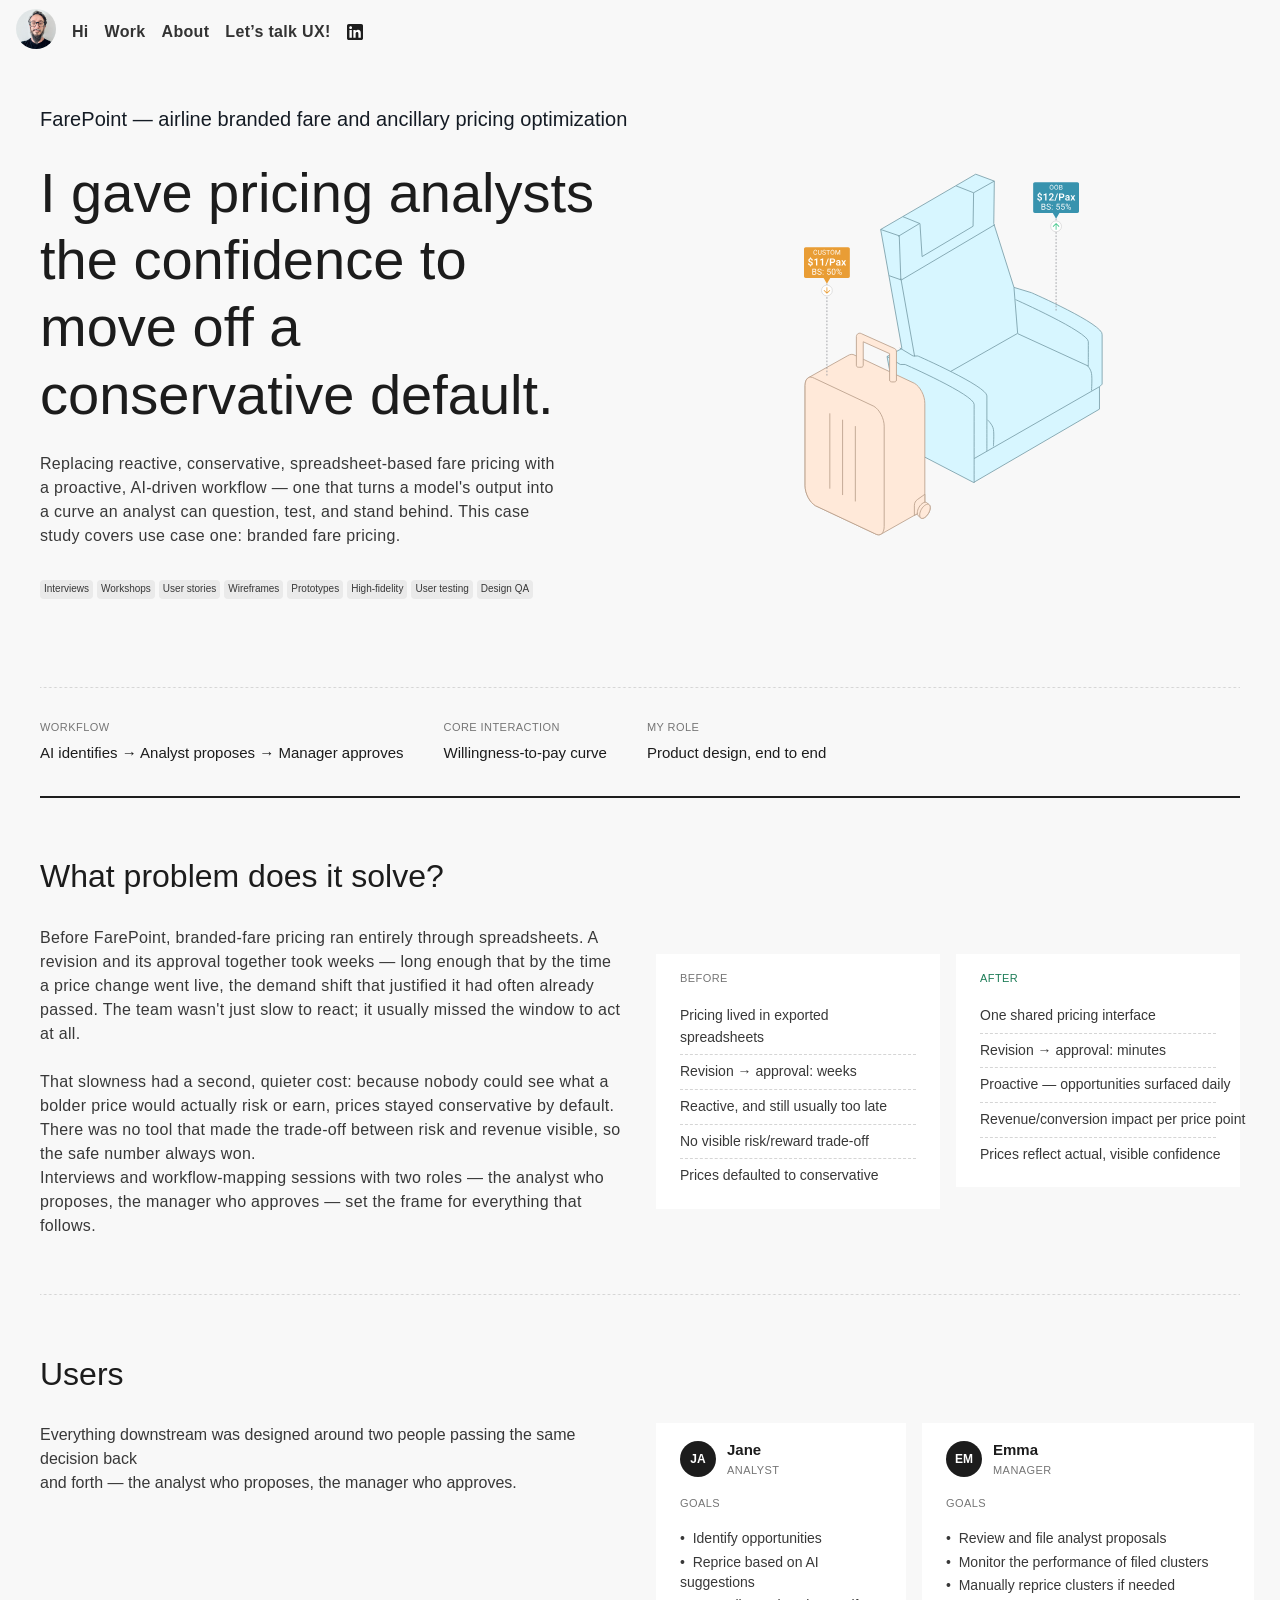
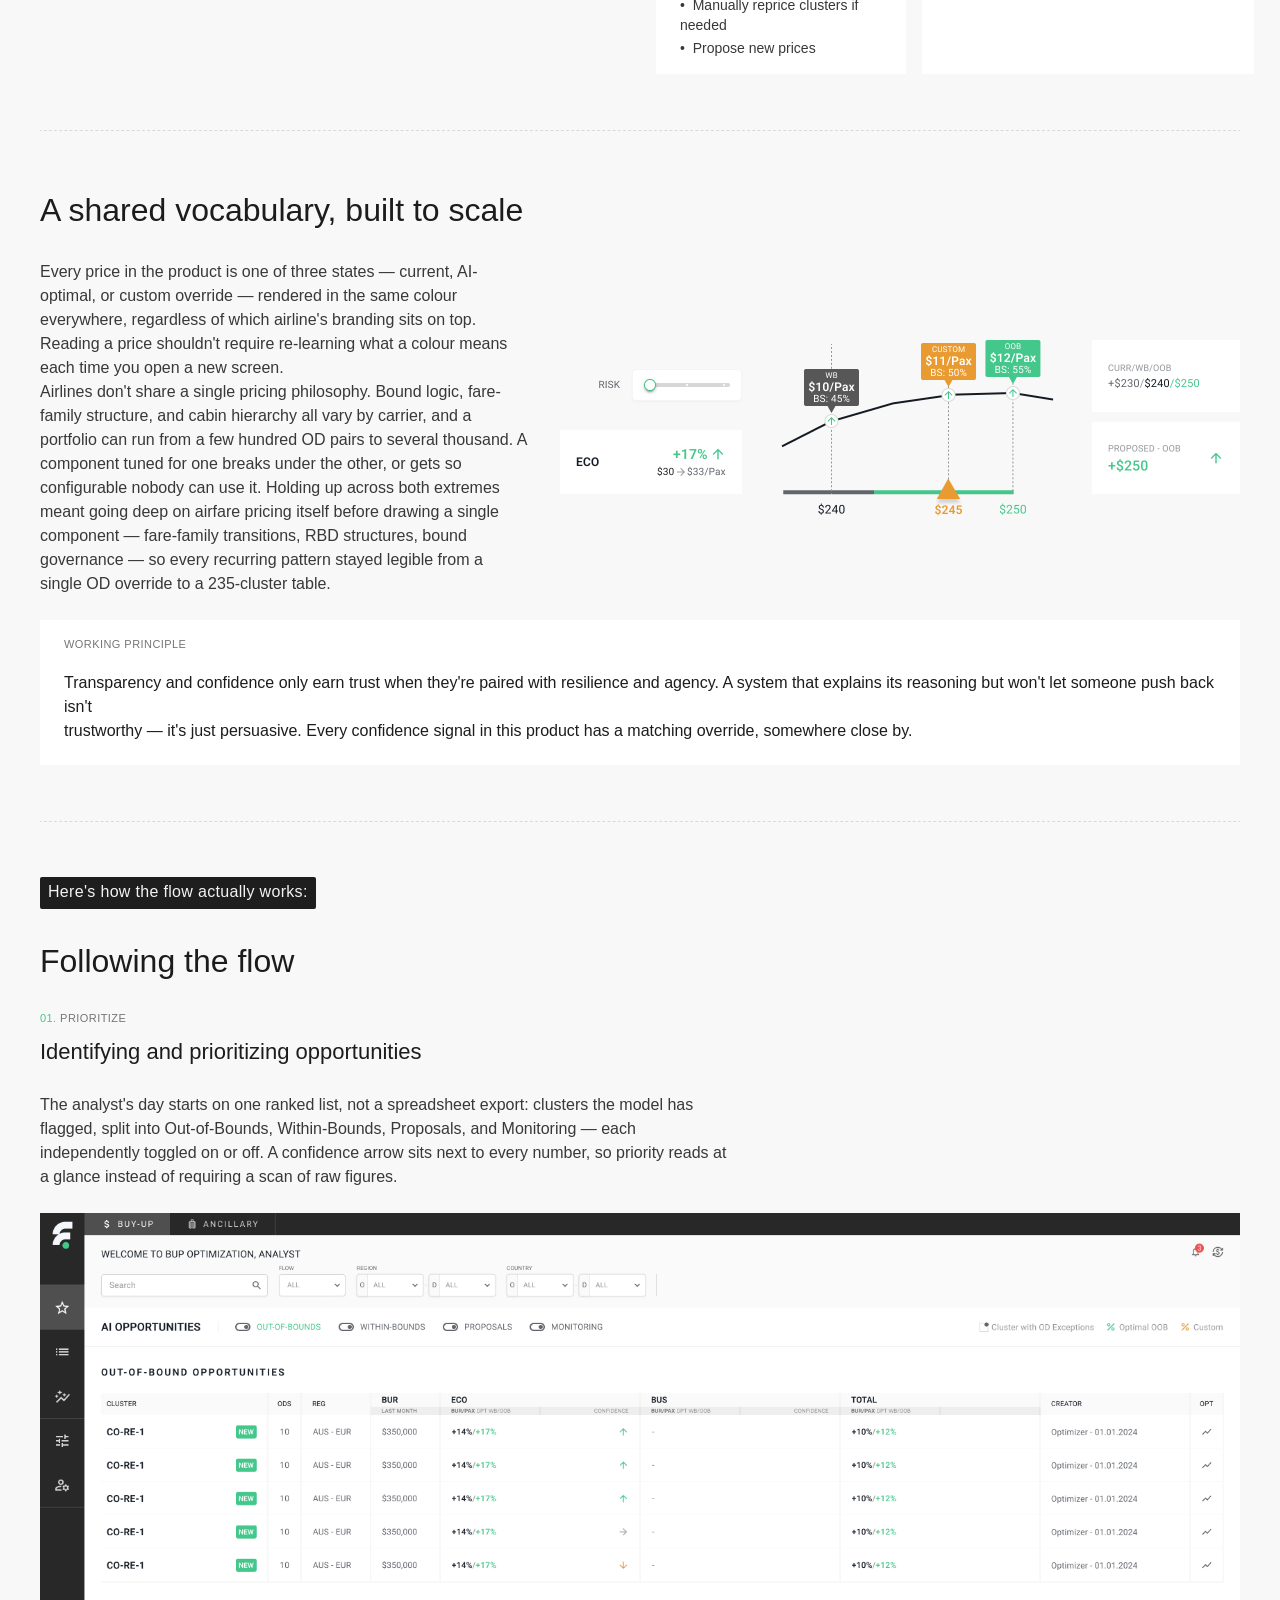
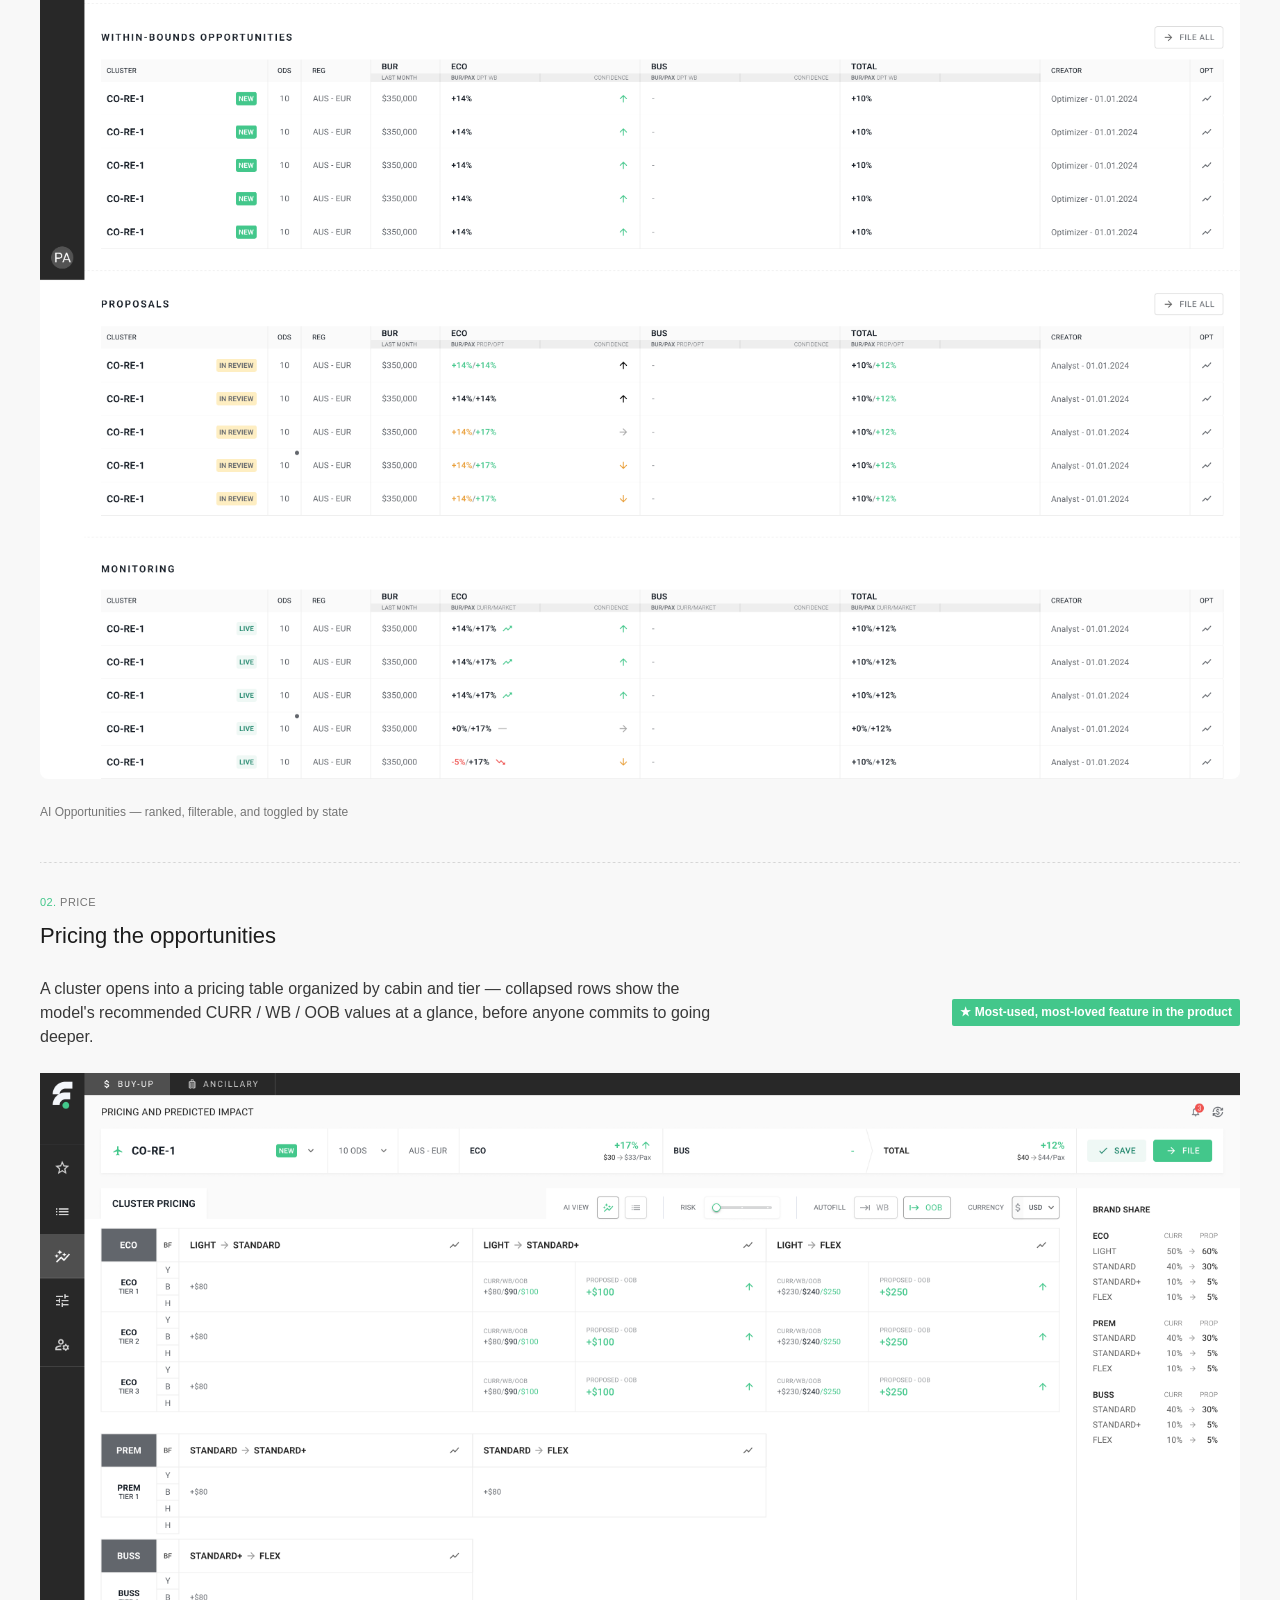
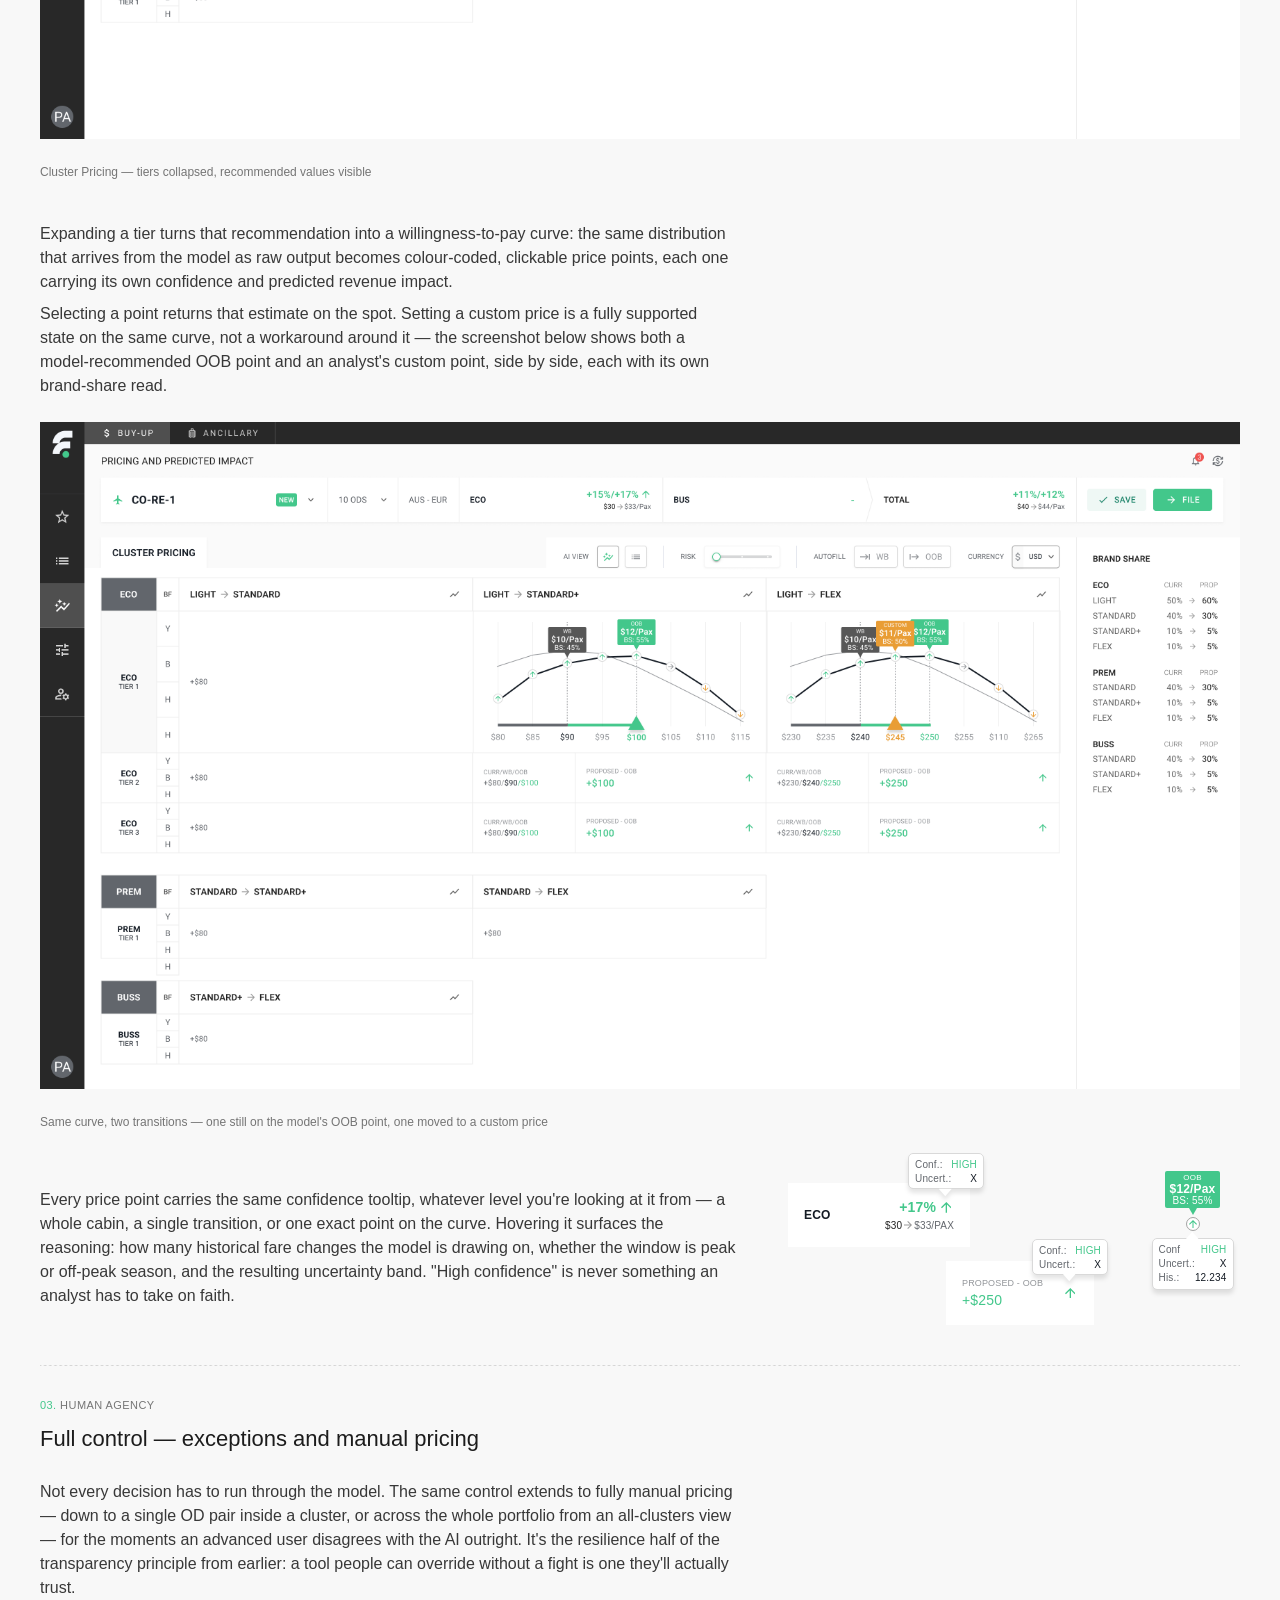
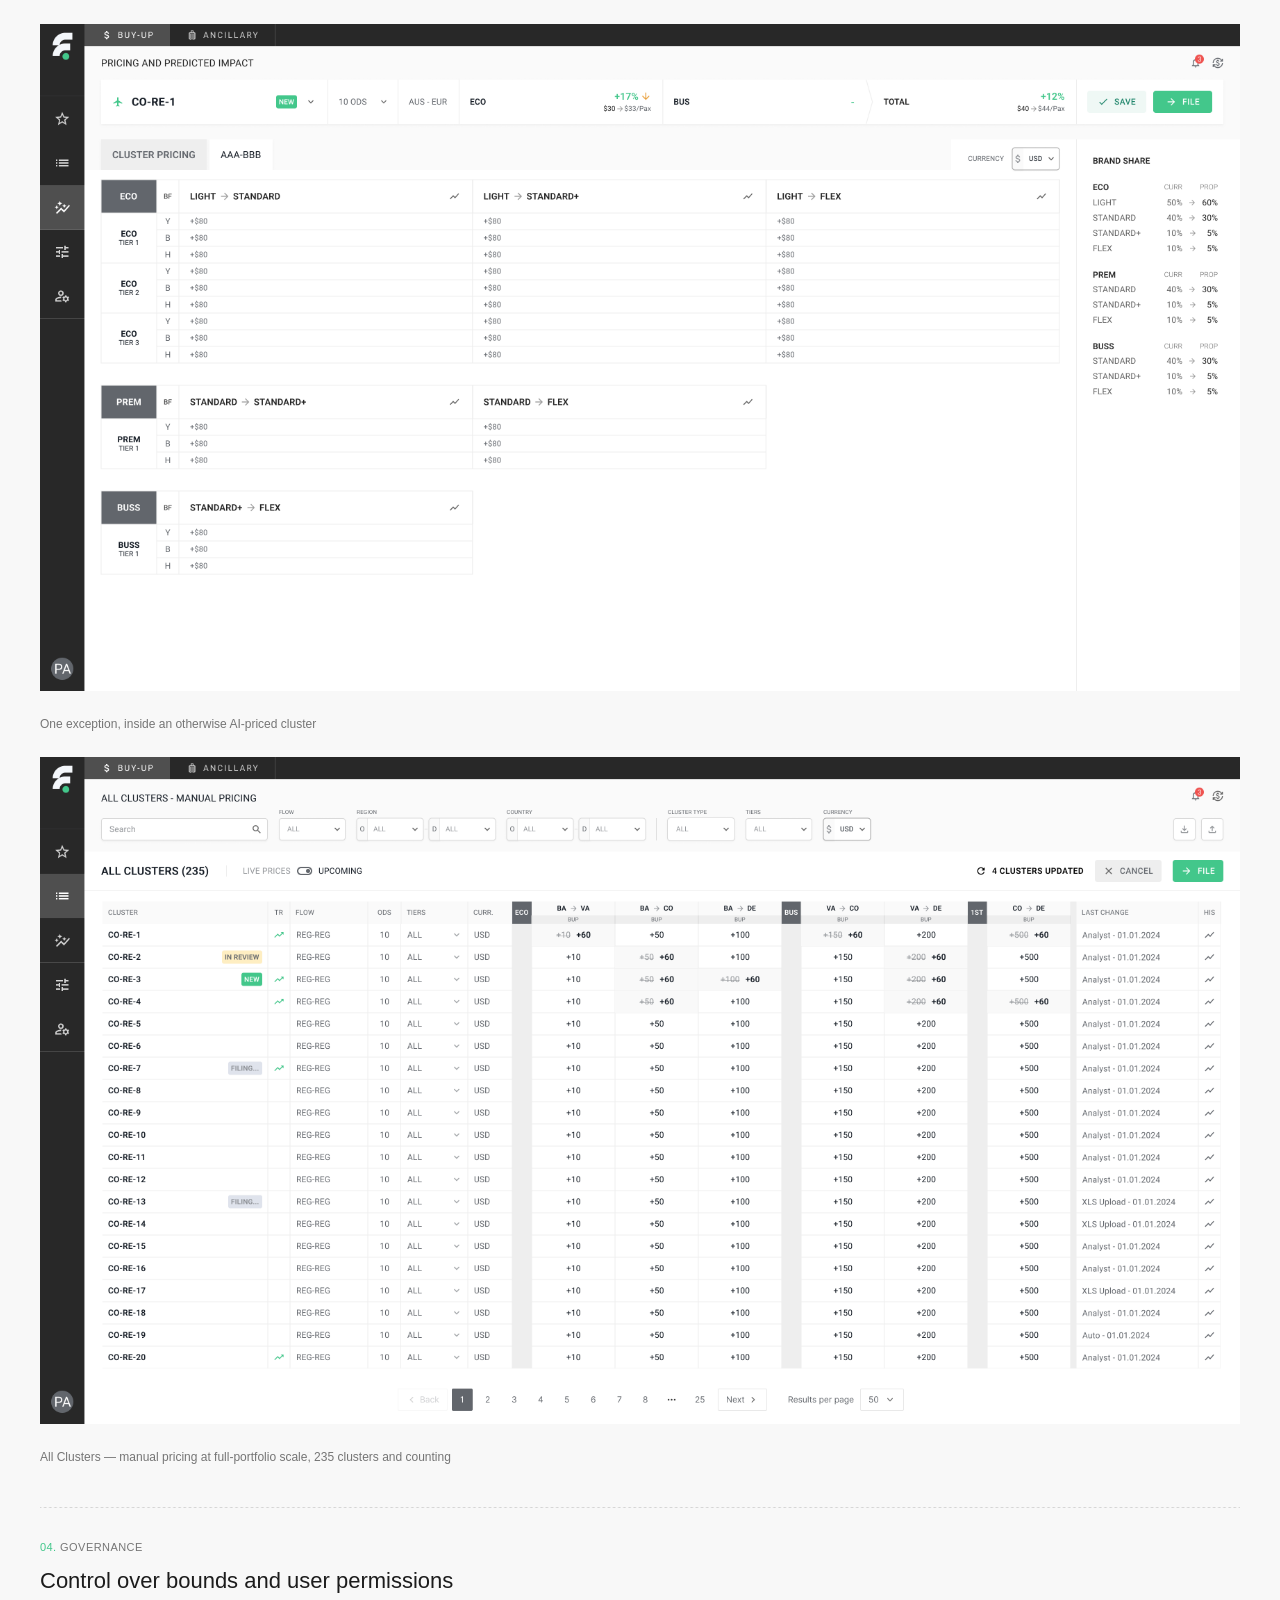
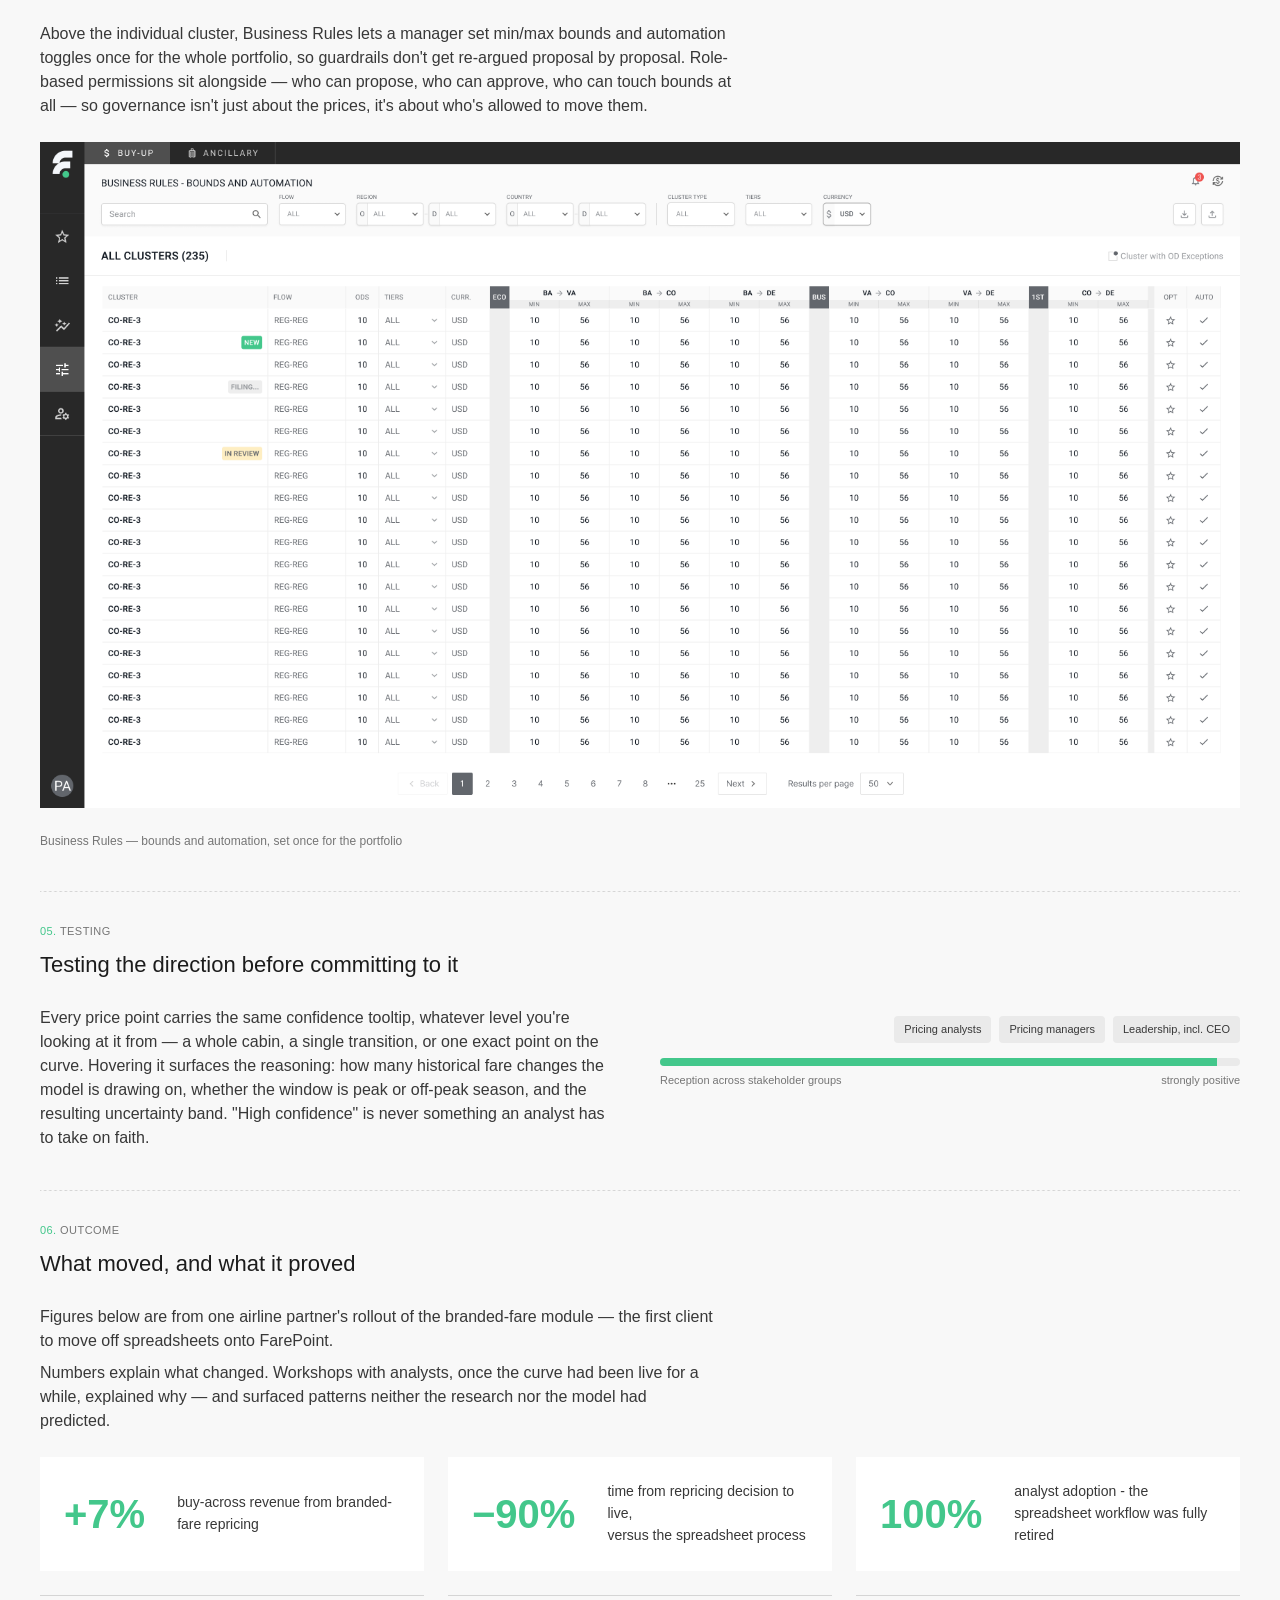
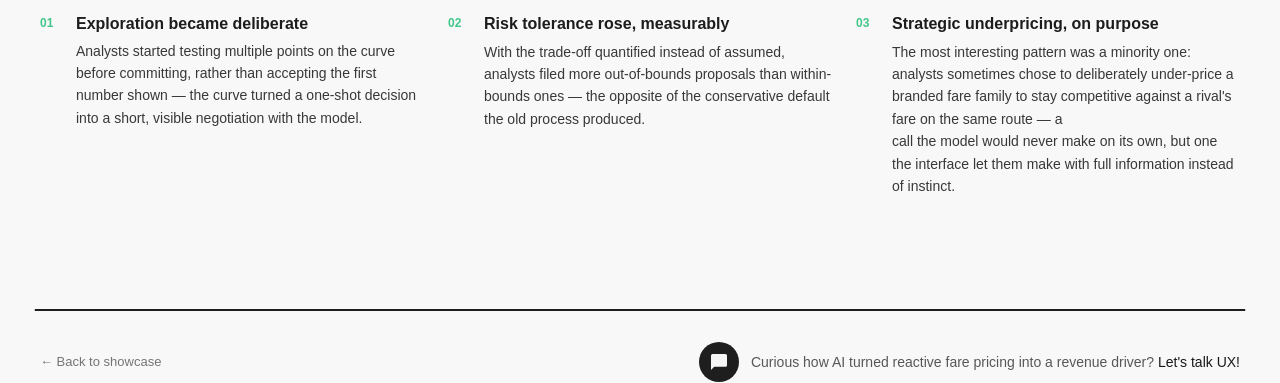
==== farepoint-case-study.html @ 4d4939dd "Add files via upload" ====
<!doctype html>
<html lang="en">
  <head>
    <meta charset="UTF-8" />
    <meta name="viewport" content="width=device-width, initial-scale=1.0" />
    <title>FarePoint — Airline Fare &amp; Ancillary Pricing Optimization</title>
    <link rel="stylesheet" href="style.css" />
  </head>
  <body data-page="farepoint">
    <div id="root"></div>
    <script type="module" src="app.js"></script>
  </body>
</html>
---- style.css ----
/*! tailwindcss v4.2.2 | MIT License | https://tailwindcss.com */
@layer properties{@supports (((-webkit-hyphens:none)) and (not (margin-trim:inline))) or ((-moz-orient:inline) and (not (color:rgb(from red r g b)))){*,:before,:after,::backdrop{--tw-translate-x:0;--tw-translate-y:0;--tw-translate-z:0;--tw-scale-x:1;--tw-scale-y:1;--tw-scale-z:1;--tw-rotate-x:initial;--tw-rotate-y:initial;--tw-rotate-z:initial;--tw-skew-x:initial;--tw-skew-y:initial;--tw-border-style:solid;--tw-gradient-position:initial;--tw-gradient-from:#0000;--tw-gradient-via:#0000;--tw-gradient-to:#0000;--tw-gradient-stops:initial;--tw-gradient-via-stops:initial;--tw-gradient-from-position:0%;--tw-gradient-via-position:50%;--tw-gradient-to-position:100%;--tw-leading:initial;--tw-font-weight:initial;--tw-tracking:initial;--tw-blur:initial;--tw-brightness:initial;--tw-contrast:initial;--tw-grayscale:initial;--tw-hue-rotate:initial;--tw-invert:initial;--tw-opacity:initial;--tw-saturate:initial;--tw-sepia:initial;--tw-drop-shadow:initial;--tw-drop-shadow-color:initial;--tw-drop-shadow-alpha:100%;--tw-drop-shadow-size:initial}}}@layer theme{:root,:host{--font-sans:ui-sans-serif, system-ui, sans-serif, "Apple Color Emoji", "Segoe UI Emoji", "Segoe UI Symbol", "Noto Color Emoji";--font-mono:ui-monospace, SFMono-Regular, Menlo, Monaco, Consolas, "Liberation Mono", "Courier New", monospace;--color-white:#fff;--spacing:.25rem;--font-weight-light:300;--font-weight-normal:400;--font-weight-medium:500;--font-weight-semibold:600;--default-font-family:var(--font-sans);--default-mono-font-family:var(--font-mono)}}@layer base{*,:after,:before,::backdrop{box-sizing:border-box;border:0 solid;margin:0;padding:0}::file-selector-button{box-sizing:border-box;border:0 solid;margin:0;padding:0}html,:host{-webkit-text-size-adjust:100%;tab-size:4;line-height:1.5;font-family:var(--default-font-family,ui-sans-serif, system-ui, sans-serif, "Apple Color Emoji", "Segoe UI Emoji", "Segoe UI Symbol", "Noto Color Emoji");font-feature-settings:var(--default-font-feature-settings,normal);font-variation-settings:var(--default-font-variation-settings,normal);-webkit-tap-highlight-color:transparent}hr{height:0;color:inherit;border-top-width:1px}abbr:where([title]){-webkit-text-decoration:underline dotted;text-decoration:underline dotted}h1,h2,h3,h4,h5,h6{font-size:inherit;font-weight:inherit}a{color:inherit;-webkit-text-decoration:inherit;-webkit-text-decoration:inherit;-webkit-text-decoration:inherit;-webkit-text-decoration:inherit;text-decoration:inherit}b,strong{font-weight:bolder}code,kbd,samp,pre{font-family:var(--default-mono-font-family,ui-monospace, SFMono-Regular, Menlo, Monaco, Consolas, "Liberation Mono", "Courier New", monospace);font-feature-settings:var(--default-mono-font-feature-settings,normal);font-variation-settings:var(--default-mono-font-variation-settings,normal);font-size:1em}small{font-size:80%}sub,sup{vertical-align:baseline;font-size:75%;line-height:0;position:relative}sub{bottom:-.25em}sup{top:-.5em}table{text-indent:0;border-color:inherit;border-collapse:collapse}:-moz-focusring{outline:auto}progress{vertical-align:baseline}summary{display:list-item}ol,ul,menu{list-style:none}img,svg,video,canvas,audio,iframe,embed,object{vertical-align:middle;display:block}img,video{max-width:100%;height:auto}button,input,select,optgroup,textarea{font:inherit;font-feature-settings:inherit;font-variation-settings:inherit;letter-spacing:inherit;color:inherit;opacity:1;background-color:#0000;border-radius:0}::file-selector-button{font:inherit;font-feature-settings:inherit;font-variation-settings:inherit;letter-spacing:inherit;color:inherit;opacity:1;background-color:#0000;border-radius:0}:where(select:is([multiple],[size])) optgroup{font-weight:bolder}:where(select:is([multiple],[size])) optgroup option{padding-inline-start:20px}::file-selector-button{margin-inline-end:4px}::placeholder{opacity:1}@supports (not ((-webkit-appearance:-apple-pay-button))) or (contain-intrinsic-size:1px){::placeholder{color:currentColor}@supports (color:color-mix(in lab, red, red)){::placeholder{color:color-mix(in oklab, currentcolor 50%, transparent)}}}textarea{resize:vertical}::-webkit-search-decoration{-webkit-appearance:none}::-webkit-date-and-time-value{min-height:1lh;text-align:inherit}::-webkit-datetime-edit{display:inline-flex}::-webkit-datetime-edit-fields-wrapper{padding:0}::-webkit-datetime-edit{padding-block:0}::-webkit-datetime-edit-year-field{padding-block:0}::-webkit-datetime-edit-month-field{padding-block:0}::-webkit-datetime-edit-day-field{padding-block:0}::-webkit-datetime-edit-hour-field{padding-block:0}::-webkit-datetime-edit-minute-field{padding-block:0}::-webkit-datetime-edit-second-field{padding-block:0}::-webkit-datetime-edit-millisecond-field{padding-block:0}::-webkit-datetime-edit-meridiem-field{padding-block:0}::-webkit-calendar-picker-indicator{line-height:1}:-moz-ui-invalid{box-shadow:none}button,input:where([type=button],[type=reset],[type=submit]){appearance:button}::file-selector-button{appearance:button}::-webkit-inner-spin-button{height:auto}::-webkit-outer-spin-button{height:auto}[hidden]:where(:not([hidden=until-found])){display:none!important}}@layer components;@layer utilities{.pointer-events-none{pointer-events:none}.visible{visibility:visible}.absolute{position:absolute}.fixed{position:fixed}.relative{position:relative}.sticky{position:sticky}.inset-0{inset:calc(var(--spacing) * 0)}.inset-\[-0\.54\%_-0\.14\%_-0\.97\%_-0\.24\%\]{inset:-.54% -.14% -.97% -.24%}.inset-\[-0\.81\%_-0\.18\%_-0\.64\%_0\]{inset:-.81% -.18% -.64% 0}.inset-\[-1\.35\%_13\.28\%_45\.95\%_13\.28\%\]{inset:-1.35% 13.28% 45.95%}.inset-\[-1\.88\%_0_-1\.67\%_-0\.17\%\]{inset:-1.88% 0 -1.67% -.17%}.inset-\[-1px\]{inset:-1px}.inset-\[-1px_0_0_0\]{inset:-1px 0 0}.inset-\[-2\.94\%_-1\.72\%_-4\.43\%_-1\.72\%\]{inset:-2.94% -1.72% -4.43%}.inset-\[-2px_0\]{inset:-2px 0}.inset-\[-2px_0_0_0\]{inset:-2px 0 0}.inset-\[-3\%_-3\.6\%_-3\%_0\]{inset:-3% -3.6% -3% 0}.inset-\[-8\.62\%_-6\.67\%_-7\.82\%_-9\.78\%\]{inset:-8.62% -6.67% -7.82% -9.78%}.inset-\[-33\.33\%_-41\.67\%_-50\%_-41\.67\%\]{inset:-33.33% -41.67% -50%}.inset-\[-34\.57\%_-4\.17\%_-22\.82\%_-2\.4\%\]{inset:-34.57% -4.17% -22.82% -2.4%}.inset-\[0_-0\.11\%\]{inset:0 -.11%}.inset-\[0_-17\.02\%_-39\.02\%_-17\.02\%\]{inset:0 -17.02% -39.02%}.inset-\[0_0_-2px_0\]{inset:0 0 -2px}.inset-\[0_4\%_0_0\]{inset:0 4% 0 0}.inset-\[3\.3\%_0\.9\%_3\.3\%_0\.84\%\]{inset:3.3% .9% 3.3% .84%}.inset-\[4\.2\%_4\.54\%_4\.2\%_4\.16\%\]{inset:4.2% 4.54% 4.2% 4.16%}.inset-\[8\.33\%\]{inset:8.33%}.inset-\[8\.33\%_16\.67\%\]{inset:8.33% 16.67%}.inset-\[8\.33\%_29\.17\%\]{inset:8.33% 29.17%}.inset-\[12\.5\%_8\.33\%_16\.67\%_8\.33\%\]{inset:12.5% 8.33% 16.67%}.inset-\[16\.67\%\]{inset:16.67%}.inset-\[16\.67\%_8\.33\%\]{inset:16.67% 8.33%}.inset-\[64\.47\%_0_-1\.32\%_0\]{inset:64.47% 0 -1.32%}.inset-\[64\.86\%_0_-2\.7\%_0\]{inset:64.86% 0 -2.7%}.start{inset-inline-start:var(--spacing)}.end{inset-inline-end:var(--spacing)}.top-0{top:calc(var(--spacing) * 0)}.top-\[-1px\]{top:-1px}.top-\[-7px\]{top:-7px}.top-\[21px\]{top:21px}.top-\[23\.25px\]{top:23.25px}.top-\[34px\]{top:34px}.top-\[44px\]{top:44px}.top-\[calc\(50\%\+16px\)\]{top:calc(50% + 16px)}.top-\[calc\(50\%-19px\)\]{top:calc(50% - 19px)}.right-0{right:calc(var(--spacing) * 0)}.right-\[6\.7\%\]{right:6.7%}.bottom-1\/4{bottom:25%}.bottom-\[21\.92px\]{bottom:21.92px}.bottom-\[27px\]{bottom:27px}.left-0{left:calc(var(--spacing) * 0)}.left-1\/2{left:50%}.left-\[-8px\]{left:-8px}.left-\[6\.7\%\]{left:6.7%}.left-\[36px\]{left:36px}.left-\[calc\(50\%\+0\.5px\)\]{left:calc(50% + .5px)}.left-\[calc\(50\%-0\.5px\)\]{left:calc(50% - .5px)}.isolate{isolation:isolate}.z-\[1\]{z-index:1}.z-\[2\]{z-index:2}.z-\[3\]{z-index:3}.z-\[4\]{z-index:4}.z-\[5\]{z-index:5}.z-\[6\]{z-index:6}.z-\[7\]{z-index:7}.z-\[8\]{z-index:8}.z-\[9\]{z-index:9}.z-\[10\]{z-index:10}.z-\[11\]{z-index:11}.z-\[12\]{z-index:12}.z-\[13\]{z-index:13}.z-\[14\]{z-index:14}.col-1{grid-column:1}.row-1{grid-row:1}.container{width:100%}@media (width>=40rem){.container{max-width:40rem}}@media (width>=48rem){.container{max-width:48rem}}@media (width>=64rem){.container{max-width:64rem}}@media (width>=80rem){.container{max-width:80rem}}@media (width>=96rem){.container{max-width:96rem}}.mt-0{margin-top:calc(var(--spacing) * 0)}.mt-\[-7\.76px\]{margin-top:-7.76px}.mt-\[-46\.53px\]{margin-top:-46.53px}.mt-\[3px\]{margin-top:3px}.mt-\[4\.67px\]{margin-top:4.67px}.mt-\[4px\]{margin-top:4px}.mt-\[5px\]{margin-top:5px}.mt-\[6px\]{margin-top:6px}.mt-\[7\.15px\]{margin-top:7.15px}.mt-\[7px\]{margin-top:7px}.mt-\[9\.33px\]{margin-top:9.33px}.mt-\[9px\]{margin-top:9px}.mt-\[11px\]{margin-top:11px}.mt-\[12\.21px\]{margin-top:12.21px}.mt-\[12px\]{margin-top:12px}.mt-\[13\.22px\]{margin-top:13.22px}.mt-\[13\.52px\]{margin-top:13.52px}.mt-\[14px\]{margin-top:14px}.mt-\[15px\]{margin-top:15px}.mt-\[16\.27px\]{margin-top:16.27px}.mt-\[16\.53px\]{margin-top:16.53px}.mt-\[18px\]{margin-top:18px}.mt-\[20px\]{margin-top:20px}.mt-\[22px\]{margin-top:22px}.mt-\[24\.98px\]{margin-top:24.98px}.mt-\[28\.27px\]{margin-top:28.27px}.mt-\[28px\]{margin-top:28px}.mt-\[29px\]{margin-top:29px}.mt-\[31\.22px\]{margin-top:31.22px}.mt-\[31px\]{margin-top:31px}.mt-\[33px\]{margin-top:33px}.mt-\[36px\]{margin-top:36px}.mt-\[41px\]{margin-top:41px}.mt-\[45px\]{margin-top:45px}.mt-\[47px\]{margin-top:47px}.mt-\[48px\]{margin-top:48px}.mt-\[49px\]{margin-top:49px}.mt-\[52\.51px\]{margin-top:52.51px}.mt-\[53px\]{margin-top:53px}.mt-\[57\.51px\]{margin-top:57.51px}.mt-\[60px\]{margin-top:60px}.mt-\[61\.51px\]{margin-top:61.51px}.mt-\[63px\]{margin-top:63px}.mt-\[65\.51px\]{margin-top:65.51px}.mt-\[82px\]{margin-top:82px}.mt-\[90px\]{margin-top:90px}.mt-\[152\.27px\]{margin-top:152.27px}.mt-\[201px\]{margin-top:201px}.mt-\[213px\]{margin-top:213px}.mt-\[234px\]{margin-top:234px}.mt-\[369px\]{margin-top:369px}.mt-\[381px\]{margin-top:381px}.mt-\[395px\]{margin-top:395px}.mt-\[409px\]{margin-top:409px}.mt-\[414px\]{margin-top:414px}.mt-\[424px\]{margin-top:424px}.mt-\[430px\]{margin-top:430px}.mt-\[434\.55px\]{margin-top:434.55px}.mt-\[449px\]{margin-top:449px}.mt-\[479px\]{margin-top:479px}.mt-\[481px\]{margin-top:481px}.mb-0{margin-bottom:calc(var(--spacing) * 0)}.mb-\[-19\.25px\]{margin-bottom:-19.25px}.mb-\[-33\.25px\]{margin-bottom:-33.25px}.mb-\[3px\]{margin-bottom:3px}.mb-\[8px\]{margin-bottom:8px}.mb-\[12px\]{margin-bottom:12px}.mb-\[24px\]{margin-bottom:24px}.ml-0{margin-left:calc(var(--spacing) * 0)}.ml-\[-0\.14px\]{margin-left:-.14px}.ml-\[-0\.82px\]{margin-left:-.82px}.ml-\[1\.25px\]{margin-left:1.25px}.ml-\[5px\]{margin-left:5px}.ml-\[6px\]{margin-left:6px}.ml-\[8\.11\%\]{margin-left:8.11%}.ml-\[12px\]{margin-left:12px}.ml-\[18\.33px\]{margin-left:18.33px}.ml-\[19\.7px\]{margin-left:19.7px}.ml-\[22px\]{margin-left:22px}.ml-\[26\.3px\]{margin-left:26.3px}.ml-\[27\.03\%\]{margin-left:27.03%}.ml-\[33\.3px\]{margin-left:33.3px}.ml-\[37\.5\%\]{margin-left:37.5%}.ml-\[38px\]{margin-left:38px}.ml-\[42px\]{margin-left:42px}.ml-\[50\.33px\]{margin-left:50.33px}.ml-\[56\.71\%\]{margin-left:56.71%}.ml-\[79px\]{margin-left:79px}.ml-\[82\.33px\]{margin-left:82.33px}.ml-\[114\.33px\]{margin-left:114.33px}.ml-\[119px\]{margin-left:119px}.ml-\[129px\]{margin-left:129px}.ml-\[139px\]{margin-left:139px}.ml-\[149px\]{margin-left:149px}.ml-\[158px\]{margin-left:158px}.ml-\[159px\]{margin-left:159px}.ml-\[169px\]{margin-left:169px}.ml-\[203\.43px\]{margin-left:203.43px}.ml-\[222px\]{margin-left:222px}.ml-\[377px\]{margin-left:377px}.ml-\[471px\]{margin-left:471px}.ml-\[483px\]{margin-left:483px}.ml-\[496px\]{margin-left:496px}.ml-\[498\.87px\]{margin-left:498.87px}.ml-\[530px\]{margin-left:530px}.ml-\[532px\]{margin-left:532px}.ml-\[598px\]{margin-left:598px}.ml-\[606px\]{margin-left:606px}.ml-\[608px\]{margin-left:608px}.ml-\[609px\]{margin-left:609px}.ml-\[612px\]{margin-left:612px}.block{display:block}.contents{display:contents}.flex{display:flex}.grid{display:grid}.hidden{display:none}.inline{display:inline}.inline-grid{display:inline-grid}.table{display:table}.aspect-\[23\.999998092651367\/24\],.aspect-\[24\/24\]{aspect-ratio:24/24}.aspect-\[3456\/1920\]{aspect-ratio:3456/1920}.aspect-\[3456\/3357\]{aspect-ratio:3456/3357}.size-\[2px\]{width:2px;height:2px}.size-\[7px\]{width:7px;height:7px}.size-\[9px\]{width:9px;height:9px}.size-\[12px\]{width:12px;height:12px}.size-\[16px\]{width:16px;height:16px}.size-\[24px\]{width:24px;height:24px}.size-\[36px\]{width:36px;height:36px}.size-\[40px\]{width:40px;height:40px}.size-\[148px\]{width:148px;height:148px}.size-full{width:100%;height:100%}.h-0{height:calc(var(--spacing) * 0)}.h-\[2\.667px\]{height:2.667px}.h-\[3\.924px\]{height:3.924px}.h-\[4px\]{height:4px}.h-\[6px\]{height:6px}.h-\[7\.5px\]{height:7.5px}.h-\[7px\]{height:7px}.h-\[8px\]{height:8px}.h-\[10px\]{height:10px}.h-\[12px\]{height:12px}.h-\[13px\]{height:13px}.h-\[14px\]{height:14px}.h-\[16px\]{height:16px}.h-\[17px\]{height:17px}.h-\[19\.325px\]{height:19.325px}.h-\[23\.731px\]{height:23.731px}.h-\[24px\]{height:24px}.h-\[25px\]{height:25px}.h-\[32px\]{height:32px}.h-\[33px\]{height:33px}.h-\[36px\]{height:36px}.h-\[37px\]{height:37px}.h-\[38px\]{height:38px}.h-\[40\.3px\]{height:40.3px}.h-\[44px\]{height:44px}.h-\[47\.02px\]{height:47.02px}.h-\[47px\]{height:47px}.h-\[49\.59px\]{height:49.59px}.h-\[49\.141px\]{height:49.141px}.h-\[49px\]{height:49px}.h-\[51\.446px\]{height:51.446px}.h-\[53\.59px\]{height:53.59px}.h-\[53\.331px\]{height:53.331px}.h-\[53\.333px\]{height:53.333px}.h-\[53px\]{height:53px}.h-\[54px\]{height:54px}.h-\[55px\]{height:55px}.h-\[56px\]{height:56px}.h-\[58\.776px\]{height:58.776px}.h-\[59px\]{height:59px}.h-\[60\.492px\]{height:60.492px}.h-\[62\.005px\]{height:62.005px}.h-\[64px\]{height:64px}.h-\[65px\]{height:65px}.h-\[68px\]{height:68px}.h-\[70px\]{height:70px}.h-\[72px\]{height:72px}.h-\[73px\]{height:73px}.h-\[77px\]{height:77px}.h-\[85px\]{height:85px}.h-\[92\.99px\]{height:92.99px}.h-\[94px\]{height:94px}.h-\[100cqw\]{height:100cqw}.h-\[117\.5px\]{height:117.5px}.h-\[147px\]{height:147px}.h-\[148px\]{height:148px}.h-\[150px\]{height:150px}.h-\[173px\]{height:173px}.h-\[176px\]{height:176px}.h-\[320px\]{height:320px}.h-\[364\.16px\]{height:364.16px}.h-\[388px\]{height:388px}.h-\[484px\]{height:484px}.h-\[498px\]{height:498px}.h-\[500px\]{height:500px}.h-\[507\.791px\]{height:507.791px}.h-full{height:100%}.min-h-px{min-height:1px}.min-h-screen{min-height:100vh}.w-0{width:calc(var(--spacing) * 0)}.w-1\/4{width:25%}.w-\[4px\]{width:4px}.w-\[7\.5px\]{width:7.5px}.w-\[7px\]{width:7px}.w-\[8px\]{width:8px}.w-\[10\.81\%\]{width:10.81%}.w-\[12px\]{width:12px}.w-\[13px\]{width:13px}.w-\[16\.463px\]{width:16.463px}.w-\[17px\]{width:17px}.w-\[19\.862px\]{width:19.862px}.w-\[20px\]{width:20px}.w-\[21\.131px\]{width:21.131px}.w-\[21\.631px\]{width:21.631px}.w-\[22\.58\%\]{width:22.58%}.w-\[24\.5px\]{width:24.5px}.w-\[27\.311px\]{width:27.311px}.w-\[29px\]{width:29px}.w-\[32px\]{width:32px}.w-\[34\.41\%\]{width:34.41%}.w-\[37px\]{width:37px}.w-\[38px\]{width:38px}.w-\[40px\]{width:40px}.w-\[43\.29\%\]{width:43.29%}.w-\[47px\]{width:47px}.w-\[50\.2px\]{width:50.2px}.w-\[55\.793px\]{width:55.793px}.w-\[56\.58px\]{width:56.58px}.w-\[60\.81\%\]{width:60.81%}.w-\[62\.83\%\]{width:62.83%}.w-\[65px\]{width:65px}.w-\[66px\]{width:66px}.w-\[70px\]{width:70px}.w-\[74px\]{width:74px}.w-\[77\.42\%\]{width:77.42%}.w-\[77px\]{width:77px}.w-\[80px\]{width:80px}.w-\[86px\]{width:86px}.w-\[89px\]{width:89px}.w-\[92px\]{width:92px}.w-\[94px\]{width:94px}.w-\[100cqh\]{width:100cqh}.w-\[103\.5px\]{width:103.5px}.w-\[108\.511px\]{width:108.511px}.w-\[110px\]{width:110px}.w-\[112px\]{width:112px}.w-\[140px\]{width:140px}.w-\[148px\]{width:148px}.w-\[150px\]{width:150px}.w-\[169\.633px\]{width:169.633px}.w-\[171px\]{width:171px}.w-\[172px\]{width:172px}.w-\[182px\]{width:182px}.w-\[224px\]{width:224px}.w-\[230\.429px\]{width:230.429px}.w-\[240px\]{width:240px}.w-\[271\.055px\]{width:271.055px}.w-\[284px\]{width:284px}.w-\[300px\]{width:300px}.w-\[421px\]{width:421px}.w-\[443px\]{width:443px}.w-\[447\.491px\]{width:447.491px}.w-\[516px\]{width:516px}.w-\[676px\]{width:676px}.w-\[680px\]{width:680px}.w-\[696px\]{width:696px}.w-\[900px\]{width:900px}.w-\[1472px\]{width:1472px}.w-\[min-content\]{width:min-content}.w-full{width:100%}.max-w-none{max-width:none}.min-w-\[250px\]{min-width:250px}.min-w-\[inherit\]{min-width:inherit}.min-w-full{min-width:100%}.min-w-px{min-width:1px}.flex-\[1_0_0\]{flex:1 0 0}.flex-none{flex:none}.flex-shrink{flex-shrink:1}.shrink-0{flex-shrink:0}.grow{flex-grow:1}.-translate-x-1\/2{--tw-translate-x:calc(calc(1 / 2 * 100%) * -1);translate:var(--tw-translate-x) var(--tw-translate-y)}.-translate-y-1\/2{--tw-translate-y:calc(calc(1 / 2 * 100%) * -1);translate:var(--tw-translate-x) var(--tw-translate-y)}.-scale-y-100{--tw-scale-y:calc(100% * -1);scale:var(--tw-scale-x) var(--tw-scale-y)}.-rotate-90{rotate:-90deg}.rotate-90{rotate:90deg}.rotate-180{rotate:180deg}.transform{transform:var(--tw-rotate-x,) var(--tw-rotate-y,) var(--tw-rotate-z,) var(--tw-skew-x,) var(--tw-skew-y,)}.resize{resize:both}.grid-cols-\[max-content\]{grid-template-columns:max-content}.grid-rows-\[max-content\]{grid-template-rows:max-content}.flex-col{flex-direction:column}.flex-row{flex-direction:row}.flex-wrap{flex-wrap:wrap}.place-items-start{place-items:start}.content-center{align-content:center}.content-start{align-content:flex-start}.content-stretch{align-content:stretch}.items-baseline{align-items:baseline}.items-center{align-items:center}.items-end{align-items:flex-end}.items-start{align-items:flex-start}.justify-between{justify-content:space-between}.justify-center{justify-content:center}.justify-end{justify-content:flex-end}.gap-\[2px\]{gap:2px}.gap-\[3px\]{gap:3px}.gap-\[4\.99px\]{gap:4.99px}.gap-\[4px\]{gap:4px}.gap-\[6px\]{gap:6px}.gap-\[8px\]{gap:8px}.gap-\[10px\]{gap:10px}.gap-\[11px\]{gap:11px}.gap-\[12px\]{gap:12px}.gap-\[15px\]{gap:15px}.gap-\[16px\]{gap:16px}.gap-\[20px\]{gap:20px}.gap-\[24px\]{gap:24px}.gap-\[32px\]{gap:32px}.gap-\[40px\]{gap:40px}.gap-\[56px\]{gap:56px}.gap-\[64px\]{gap:64px}.gap-\[80px\]{gap:80px}.gap-\[88px\]{gap:88px}.gap-px{gap:1px}.self-stretch{align-self:stretch}.overflow-clip{overflow:clip}.rounded-\[1px\]{border-radius:1px}.rounded-\[2px\]{border-radius:2px}.rounded-\[4px\]{border-radius:4px}.rounded-\[5px\]{border-radius:5px}.rounded-\[8px\]{border-radius:8px}.rounded-\[14px\]{border-radius:14px}.rounded-\[15px\]{border-radius:15px}.rounded-\[18px\]{border-radius:18px}.rounded-\[19px\]{border-radius:19px}.rounded-\[20px\]{border-radius:20px}.rounded-\[100px\]{border-radius:100px}.border{border-style:var(--tw-border-style);border-width:1px}.border-0{border-style:var(--tw-border-style);border-width:0}.border-t{border-top-style:var(--tw-border-style);border-top-width:1px}.border-dashed{--tw-border-style:dashed;border-style:dashed}.border-solid{--tw-border-style:solid;border-style:solid}.border-\[\#68c5e1\]{border-color:#68c5e1}.border-\[\#a5a5a5\]{border-color:#a5a5a5}.border-\[\#a9b9e0\]{border-color:#a9b9e0}.border-\[\#aecda0\]{border-color:#aecda0}.border-\[\#d5d5d5\]{border-color:#d5d5d5}.border-\[\#d9d9d9\]{border-color:#d9d9d9}.border-\[\#e7e7e7\]{border-color:#e7e7e7}.border-\[\#f5f5f5\]{border-color:#f5f5f5}.border-\[transparent\]{border-color:#0000}.bg-\[\#1c1c1c\]{background-color:#1c1c1c}.bg-\[\#1e1e1e\]{background-color:#1e1e1e}.bg-\[\#4dbcdd\]{background-color:#4dbcdd}.bg-\[\#43c78b\]{background-color:#43c78b}.bg-\[\#86a777\]{background-color:#86a777}.bg-\[\#93969a\]{background-color:#93969a}.bg-\[\#575757\]{background-color:#575757}.bg-\[\#b2b2b2\]{background-color:#b2b2b2}.bg-\[\#b4d8a3\]{background-color:#b4d8a3}.bg-\[\#bdbdbd\]{background-color:#bdbdbd}.bg-\[\#e4b334\]{background-color:#e4b334}.bg-\[\#e5e5e5\]{background-color:#e5e5e5}.bg-\[\#e6b999\]{background-color:#e6b999}.bg-\[\#e6e6e6\]{background-color:#e6e6e6}.bg-\[\#e99b31\]{background-color:#e99b31}.bg-\[\#eaeaea\]{background-color:#eaeaea}.bg-\[\#f8f8f8\]{background-color:#f8f8f8}.bg-\[\#ffe9d9\]{background-color:#ffe9d9}.bg-\[rgba\(97\,97\,97\,0\.9\)\]{background-color:#616161e6}.bg-\[rgba\(180\,216\,163\,0\.2\)\]{background-color:#b4d8a333}.bg-\[rgba\(180\,216\,163\,0\.4\)\]{background-color:#b4d8a366}.bg-\[rgba\(180\,216\,163\,0\.76\)\]{background-color:#b4d8a3c2}.bg-\[rgba\(255\,255\,255\,0\)\]{background-color:#fff0}.bg-white{background-color:var(--color-white)}.bg-gradient-to-r{--tw-gradient-position:to right in oklab;background-image:linear-gradient(var(--tw-gradient-stops))}.from-white{--tw-gradient-from:var(--color-white);--tw-gradient-stops:var(--tw-gradient-via-stops,var(--tw-gradient-position), var(--tw-gradient-from) var(--tw-gradient-from-position), var(--tw-gradient-to) var(--tw-gradient-to-position))}.to-white{--tw-gradient-to:var(--color-white);--tw-gradient-stops:var(--tw-gradient-via-stops,var(--tw-gradient-position), var(--tw-gradient-from) var(--tw-gradient-from-position), var(--tw-gradient-to) var(--tw-gradient-to-position))}.bg-clip-padding{background-clip:padding-box}.mask-intersect{-webkit-mask-composite:source-in;-webkit-mask-composite:source-in;-webkit-mask-composite:source-in;mask-composite:intersect}.mask-alpha{-webkit-mask-source-type:alpha;-webkit-mask-source-type:alpha;-webkit-mask-source-type:alpha;mask-mode:alpha}.mask-size-\[24\.5px_24px\]{-webkit-mask-size:24.5px 24px;mask-size:24.5px 24px}.mask-size-\[40px_40px\]{-webkit-mask-size:40px 40px;mask-size:40px 40px}.mask-size-\[240px_240px\]{-webkit-mask-size:240px 240px;mask-size:240px 240px}.mask-no-clip{-webkit-mask-clip:no-clip;mask-clip:no-clip}.mask-position-\[0\.82px_46\.531px\]{-webkit-mask-position:.82px 46.531px;mask-position:.82px 46.531px}.mask-position-\[0\.137px_7\.755px\]{-webkit-mask-position:.137px 7.755px;mask-position:.137px 7.755px}.mask-no-repeat{-webkit-mask-repeat:no-repeat;mask-repeat:no-repeat}.object-cover{object-fit:cover}.p-\[6px\]{padding:6px}.p-\[8px\]{padding:8px}.p-\[24px\]{padding:24px}.px-\[4px\]{padding-inline:4px}.px-\[6px\]{padding-inline:6px}.px-\[8px\]{padding-inline:8px}.px-\[10px\]{padding-inline:10px}.px-\[12px\]{padding-inline:12px}.px-\[16px\]{padding-inline:16px}.px-\[24px\]{padding-inline:24px}.px-\[40px\]{padding-inline:40px}.py-\[2px\]{padding-block:2px}.py-\[4px\]{padding-block:4px}.py-\[5px\]{padding-block:5px}.py-\[6px\]{padding-block:6px}.py-\[8px\]{padding-block:8px}.py-\[16px\]{padding-block:16px}.py-\[56px\]{padding-block:56px}.py-\[96px\]{padding-block:96px}.py-px{padding-block:1px}.pt-\[2px\]{padding-top:2px}.pt-\[3px\]{padding-top:3px}.pt-\[4px\]{padding-top:4px}.pt-\[6px\]{padding-top:6px}.pt-\[7px\]{padding-top:7px}.pt-\[8\.2px\]{padding-top:8.2px}.pt-\[17px\]{padding-top:17px}.pt-\[40px\]{padding-top:40px}.pt-\[56px\]{padding-top:56px}.pt-\[72px\]{padding-top:72px}.pt-\[88px\]{padding-top:88px}.pt-px{padding-top:1px}.pb-\[0\.8px\]{padding-bottom:.8px}.pb-\[0\.54px\]{padding-bottom:.54px}.pb-\[1\.59px\]{padding-bottom:1.59px}.pb-\[2\.5px\]{padding-bottom:2.5px}.pb-\[4px\]{padding-bottom:4px}.pb-\[6px\]{padding-bottom:6px}.pb-\[8\.8px\]{padding-bottom:8.8px}.pb-\[16px\]{padding-bottom:16px}.pb-\[32px\]{padding-bottom:32px}.pb-\[40px\]{padding-bottom:40px}.pb-\[72px\]{padding-bottom:72px}.pb-\[80px\]{padding-bottom:80px}.pb-\[88px\]{padding-bottom:88px}.pl-\[12px\]{padding-left:12px}.text-center{text-align:center}.text-right{text-align:right}.font-\[\'Asta_Sans\:Light\'\,sans-serif\]{font-family:"Asta Sans:Light",sans-serif}.font-\[\'Asta_Sans\:Medium\'\,sans-serif\]{font-family:"Asta Sans:Medium",sans-serif}.font-\[\'Asta_Sans\:Regular\'\,sans-serif\]{font-family:"Asta Sans:Regular",sans-serif}.font-\[\'Asta_Sans\:SemiBold\'\,sans-serif\]{font-family:"Asta Sans:SemiBold",sans-serif}.font-\[\'Asta_Sans\:Light\'\,sans-serif\]{font-family:Asta Sans\:Light,sans-serif}.font-\[\'Asta_Sans\:Medium\'\,sans-serif\]{font-family:Asta Sans\:Medium,sans-serif}.font-\[\'Asta_Sans\:Regular\'\,sans-serif\]{font-family:Asta Sans\:Regular,sans-serif}.font-\[\'Asta_Sans\:SemiBold\'\,sans-serif\]{font-family:Asta Sans\:SemiBold,sans-serif}.font-\[\'Roboto\:Medium\'\,sans-serif\]{font-family:Roboto\:Medium,sans-serif}.font-\[\'Roboto\:Regular\'\,sans-serif\]{font-family:Roboto\:Regular,sans-serif}.font-\[\'Roboto\:SemiBold\'\,sans-serif\]{font-family:Roboto\:SemiBold,sans-serif}.text-\[0px\]{font-size:0}.text-\[8px\]{font-size:8px}.text-\[9px\]{font-size:9px}.text-\[10px\]{font-size:10px}.text-\[11px\]{font-size:11px}.text-\[12px\]{font-size:12px}.text-\[13px\]{font-size:13px}.text-\[14px\]{font-size:14px}.text-\[15px\]{font-size:15px}.text-\[16px\]{font-size:16px}.text-\[20px\]{font-size:20px}.text-\[22px\]{font-size:22px}.text-\[32px\]{font-size:32px}.text-\[40px\]{font-size:40px}.text-\[56px\]{font-size:56px}.text-\[64px\]{font-size:64px}.leading-\[0\]{--tw-leading:0;line-height:0}.leading-\[1\.2\]{--tw-leading:1.2;line-height:1.2}.leading-\[10px\]{--tw-leading:10px;line-height:10px}.leading-\[15\.5px\]{--tw-leading:15.5px;line-height:15.5px}.leading-\[17px\]{--tw-leading:17px;line-height:17px}.leading-\[18\.6px\]{--tw-leading:18.6px;line-height:18.6px}.leading-\[18px\]{--tw-leading:18px;line-height:18px}.leading-\[20\.15px\]{--tw-leading:20.15px;line-height:20.15px}.leading-\[20px\]{--tw-leading:20px;line-height:20px}.leading-\[21\.7px\]{--tw-leading:21.7px;line-height:21.7px}.leading-\[22\.4px\]{--tw-leading:22.4px;line-height:22.4px}.leading-\[23\.25px\]{--tw-leading:23.25px;line-height:23.25px}.leading-\[24\.8px\]{--tw-leading:24.8px;line-height:24.8px}.leading-\[24px\]{--tw-leading:24px;line-height:24px}.leading-\[31px\]{--tw-leading:31px;line-height:31px}.leading-\[34\.1px\]{--tw-leading:34.1px;line-height:34.1px}.leading-\[40px\]{--tw-leading:40px;line-height:40px}.leading-\[49\.6px\]{--tw-leading:49.6px;line-height:49.6px}.leading-\[62px\]{--tw-leading:62px;line-height:62px}.leading-\[67\.2px\]{--tw-leading:67.2px;line-height:67.2px}.leading-\[normal\]{--tw-leading:normal;line-height:normal}.leading-none{--tw-leading:1;line-height:1}.font-light{--tw-font-weight:var(--font-weight-light);font-weight:var(--font-weight-light)}.font-medium{--tw-font-weight:var(--font-weight-medium);font-weight:var(--font-weight-medium)}.font-normal{--tw-font-weight:var(--font-weight-normal);font-weight:var(--font-weight-normal)}.font-semibold{--tw-font-weight:var(--font-weight-semibold);font-weight:var(--font-weight-semibold)}.tracking-\[0\.2px\]{--tw-tracking:.2px;letter-spacing:.2px}.tracking-\[0\.04px\]{--tw-tracking:.04px;letter-spacing:.04px}.tracking-\[0\.14px\]{--tw-tracking:.14px;letter-spacing:.14px}.tracking-\[0\.15px\]{--tw-tracking:.15px;letter-spacing:.15px}.tracking-\[0\.16px\]{--tw-tracking:.16px;letter-spacing:.16px}.tracking-\[0\.17px\]{--tw-tracking:.17px;letter-spacing:.17px}.tracking-\[0\.32px\]{--tw-tracking:.32px;letter-spacing:.32px}.tracking-\[0\.44px\]{--tw-tracking:.44px;letter-spacing:.44px}.tracking-\[0\.52px\]{--tw-tracking:.52px;letter-spacing:.52px}.tracking-\[0\.55px\]{--tw-tracking:.55px;letter-spacing:.55px}.\[word-break\:break-word\]{word-break:break-word}.whitespace-nowrap{white-space:nowrap}.whitespace-pre-wrap{white-space:pre-wrap}.text-\[\#1c1c1c\]{color:#1c1c1c}.text-\[\#1d7c57\]{color:#1d7c57}.text-\[\#43c78b\]{color:#43c78b}.text-\[\#141b24\]{color:#141b24}.text-\[\#333\]{color:#333}.text-\[\#62666c\]{color:#62666c}.text-\[\#93969a\]{color:#93969a}.text-\[\#191919\]{color:#191919}.text-\[\#232323\]{color:#232323}.text-\[\#303030\]{color:#303030}.text-\[\#383838\]{color:#383838}.text-\[\#575757\]{color:#575757}.text-\[\#757575\]{color:#757575}.text-\[\#e99b31\]{color:#e99b31}.text-\[\#f3f3f3\]{color:#f3f3f3}.text-\[rgba\(0\,0\,0\,0\.87\)\]{color:#000000de}.text-white{color:var(--color-white)}.uppercase{text-transform:uppercase}.opacity-0{opacity:0}.opacity-38{opacity:.38}.blur{--tw-blur:blur(8px);filter:var(--tw-blur,) var(--tw-brightness,) var(--tw-contrast,) var(--tw-grayscale,) var(--tw-hue-rotate,) var(--tw-invert,) var(--tw-saturate,) var(--tw-sepia,) var(--tw-drop-shadow,)}.drop-shadow-\[0px_1px_1px_rgba\(0\,0\,0\,0\.04\)\]{--tw-drop-shadow-size:drop-shadow(0px 1px 1px var(--tw-drop-shadow-color,#0000000a));--tw-drop-shadow:var(--tw-drop-shadow-size);filter:var(--tw-blur,) var(--tw-brightness,) var(--tw-contrast,) var(--tw-grayscale,) var(--tw-hue-rotate,) var(--tw-invert,) var(--tw-saturate,) var(--tw-sepia,) var(--tw-drop-shadow,)}.drop-shadow-\[0px_4px_2px_rgba\(0\,0\,0\,0\.1\)\]{--tw-drop-shadow-size:drop-shadow(0px 4px 2px var(--tw-drop-shadow-color,#0000001a));--tw-drop-shadow:var(--tw-drop-shadow-size);filter:var(--tw-blur,) var(--tw-brightness,) var(--tw-contrast,) var(--tw-grayscale,) var(--tw-hue-rotate,) var(--tw-invert,) var(--tw-saturate,) var(--tw-sepia,) var(--tw-drop-shadow,)}.filter{filter:var(--tw-blur,) var(--tw-brightness,) var(--tw-contrast,) var(--tw-grayscale,) var(--tw-hue-rotate,) var(--tw-invert,) var(--tw-saturate,) var(--tw-sepia,) var(--tw-drop-shadow,)}}[data-name=hero-text]>div:empty{display:none}[data-name=content]:has(>p){cursor:pointer}[data-name=homepage-v2]>[data-name=main-AI-project],[data-name=homepage-v2]>[data-name=secondary-AI-project]{overflow:hidden;width:100%!important}[data-name=homepage-v2] [data-name=project-farepoint] [data-name=visual]>div,[data-name=homepage-v2] [data-name=project-mandalore] [data-name=visual]>div{aspect-ratio:900/500;flex-shrink:1!important;width:100%!important;height:auto!important}@font-face{font-family:Asta Sans\:Medium;font-style:normal;font-weight:500;src:url(https://static.figma.com/font/AstaSans_wght__1)format("woff2")}@font-face{font-family:Asta Sans\:Regular;font-style:normal;font-weight:400;src:url(https://static.figma.com/font/AstaSans_wght__1)format("woff2")}@font-face{font-family:Asta Sans\:Light;font-style:normal;font-weight:300;src:url(https://static.figma.com/font/AstaSans_wght__1)format("woff2")}@font-face{font-family:Asta Sans\:SemiBold;font-style:normal;font-weight:600;src:url(https://static.figma.com/font/AstaSans_wght__1)format("woff2")}@font-face{font-family:DM Sans\:Regular;font-style:normal;font-weight:400;src:url(https://static.figma.com/font/DMSans_opsz_wght__1)format("woff2")}@font-face{font-family:Roboto\:Regular;font-style:normal;font-weight:400;src:url(https://static.figma.com/font/Roboto_wdth_wght__3)format("woff2")}@font-face{font-family:Roboto\:SemiBold;font-style:normal;font-weight:600;src:url(https://static.figma.com/font/Roboto_wdth_wght__3)format("woff2")}@property --tw-translate-x{syntax:"*";inherits:false;initial-value:0}@property --tw-translate-y{syntax:"*";inherits:false;initial-value:0}@property --tw-translate-z{syntax:"*";inherits:false;initial-value:0}@property --tw-scale-x{syntax:"*";inherits:false;initial-value:1}@property --tw-scale-y{syntax:"*";inherits:false;initial-value:1}@property --tw-scale-z{syntax:"*";inherits:false;initial-value:1}@property --tw-rotate-x{syntax:"*";inherits:false}@property --tw-rotate-y{syntax:"*";inherits:false}@property --tw-rotate-z{syntax:"*";inherits:false}@property --tw-skew-x{syntax:"*";inherits:false}@property --tw-skew-y{syntax:"*";inherits:false}@property --tw-border-style{syntax:"*";inherits:false;initial-value:solid}@property --tw-gradient-position{syntax:"*";inherits:false}@property --tw-gradient-from{syntax:"<color>";inherits:false;initial-value:#0000}@property --tw-gradient-via{syntax:"<color>";inherits:false;initial-value:#0000}@property --tw-gradient-to{syntax:"<color>";inherits:false;initial-value:#0000}@property --tw-gradient-stops{syntax:"*";inherits:false}@property --tw-gradient-via-stops{syntax:"*";inherits:false}@property --tw-gradient-from-position{syntax:"<length-percentage>";inherits:false;initial-value:0%}@property --tw-gradient-via-position{syntax:"<length-percentage>";inherits:false;initial-value:50%}@property --tw-gradient-to-position{syntax:"<length-percentage>";inherits:false;initial-value:100%}@property --tw-leading{syntax:"*";inherits:false}@property --tw-font-weight{syntax:"*";inherits:false}@property --tw-tracking{syntax:"*";inherits:false}@property --tw-blur{syntax:"*";inherits:false}@property --tw-brightness{syntax:"*";inherits:false}@property --tw-contrast{syntax:"*";inherits:false}@property --tw-grayscale{syntax:"*";inherits:false}@property --tw-hue-rotate{syntax:"*";inherits:false}@property --tw-invert{syntax:"*";inherits:false}@property --tw-opacity{syntax:"*";inherits:false}@property --tw-saturate{syntax:"*";inherits:false}@property --tw-sepia{syntax:"*";inherits:false}@property --tw-drop-shadow{syntax:"*";inherits:false}@property --tw-drop-shadow-color{syntax:"*";inherits:false}@property --tw-drop-shadow-alpha{syntax:"<percentage>";inherits:false;initial-value:100%}@property --tw-drop-shadow-size{syntax:"*";inherits:false}
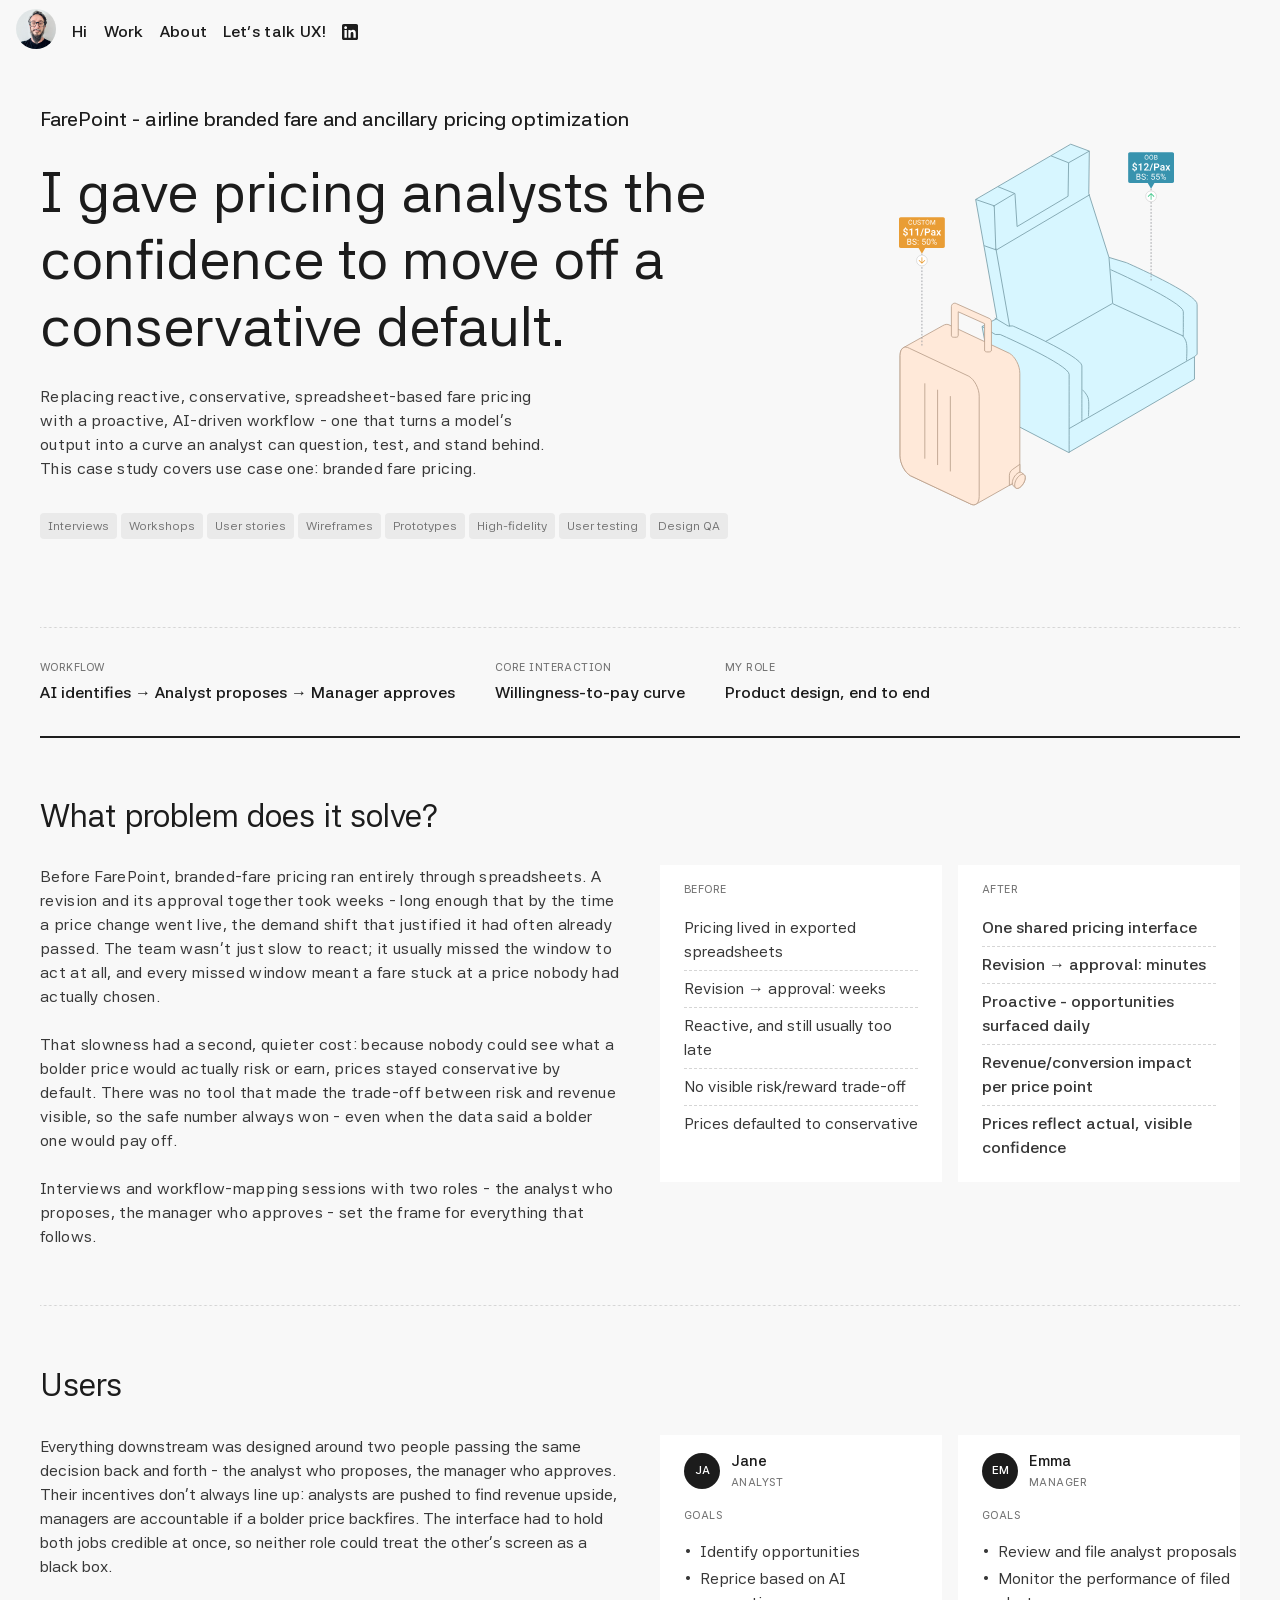
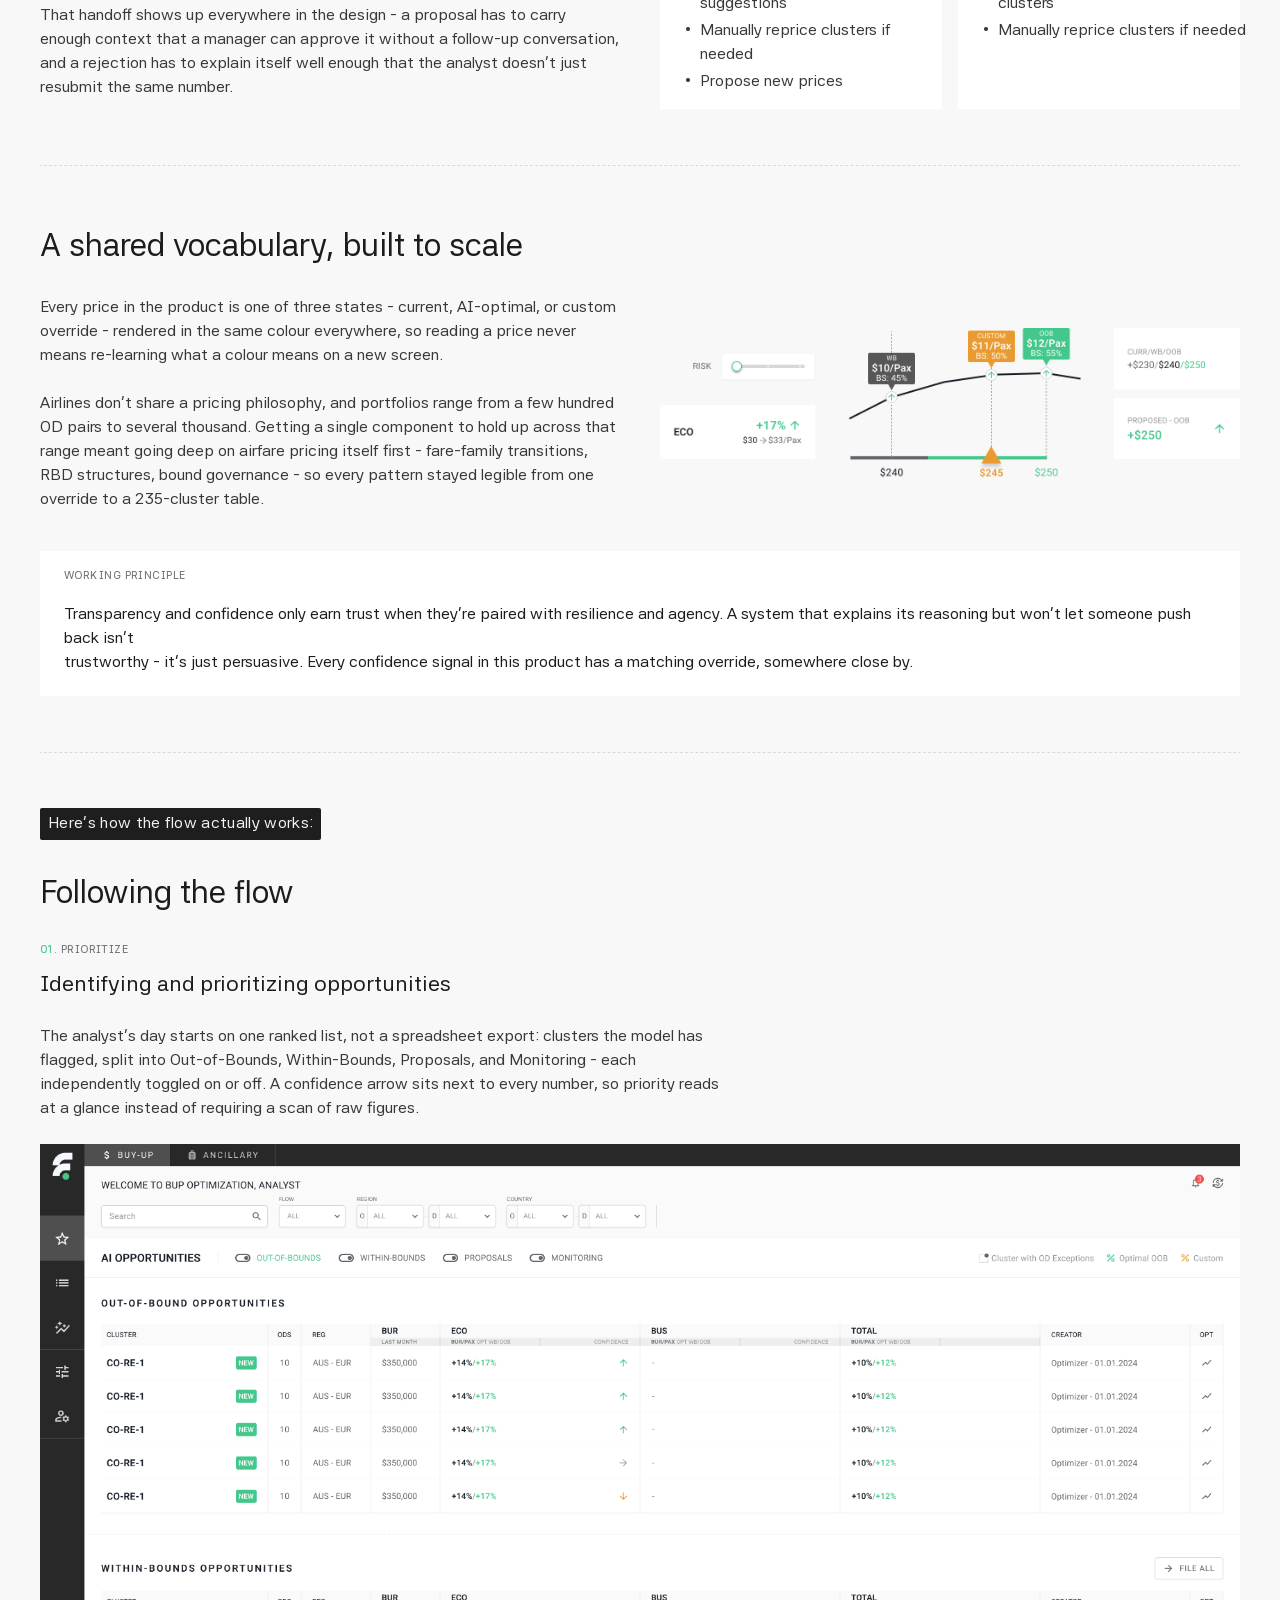
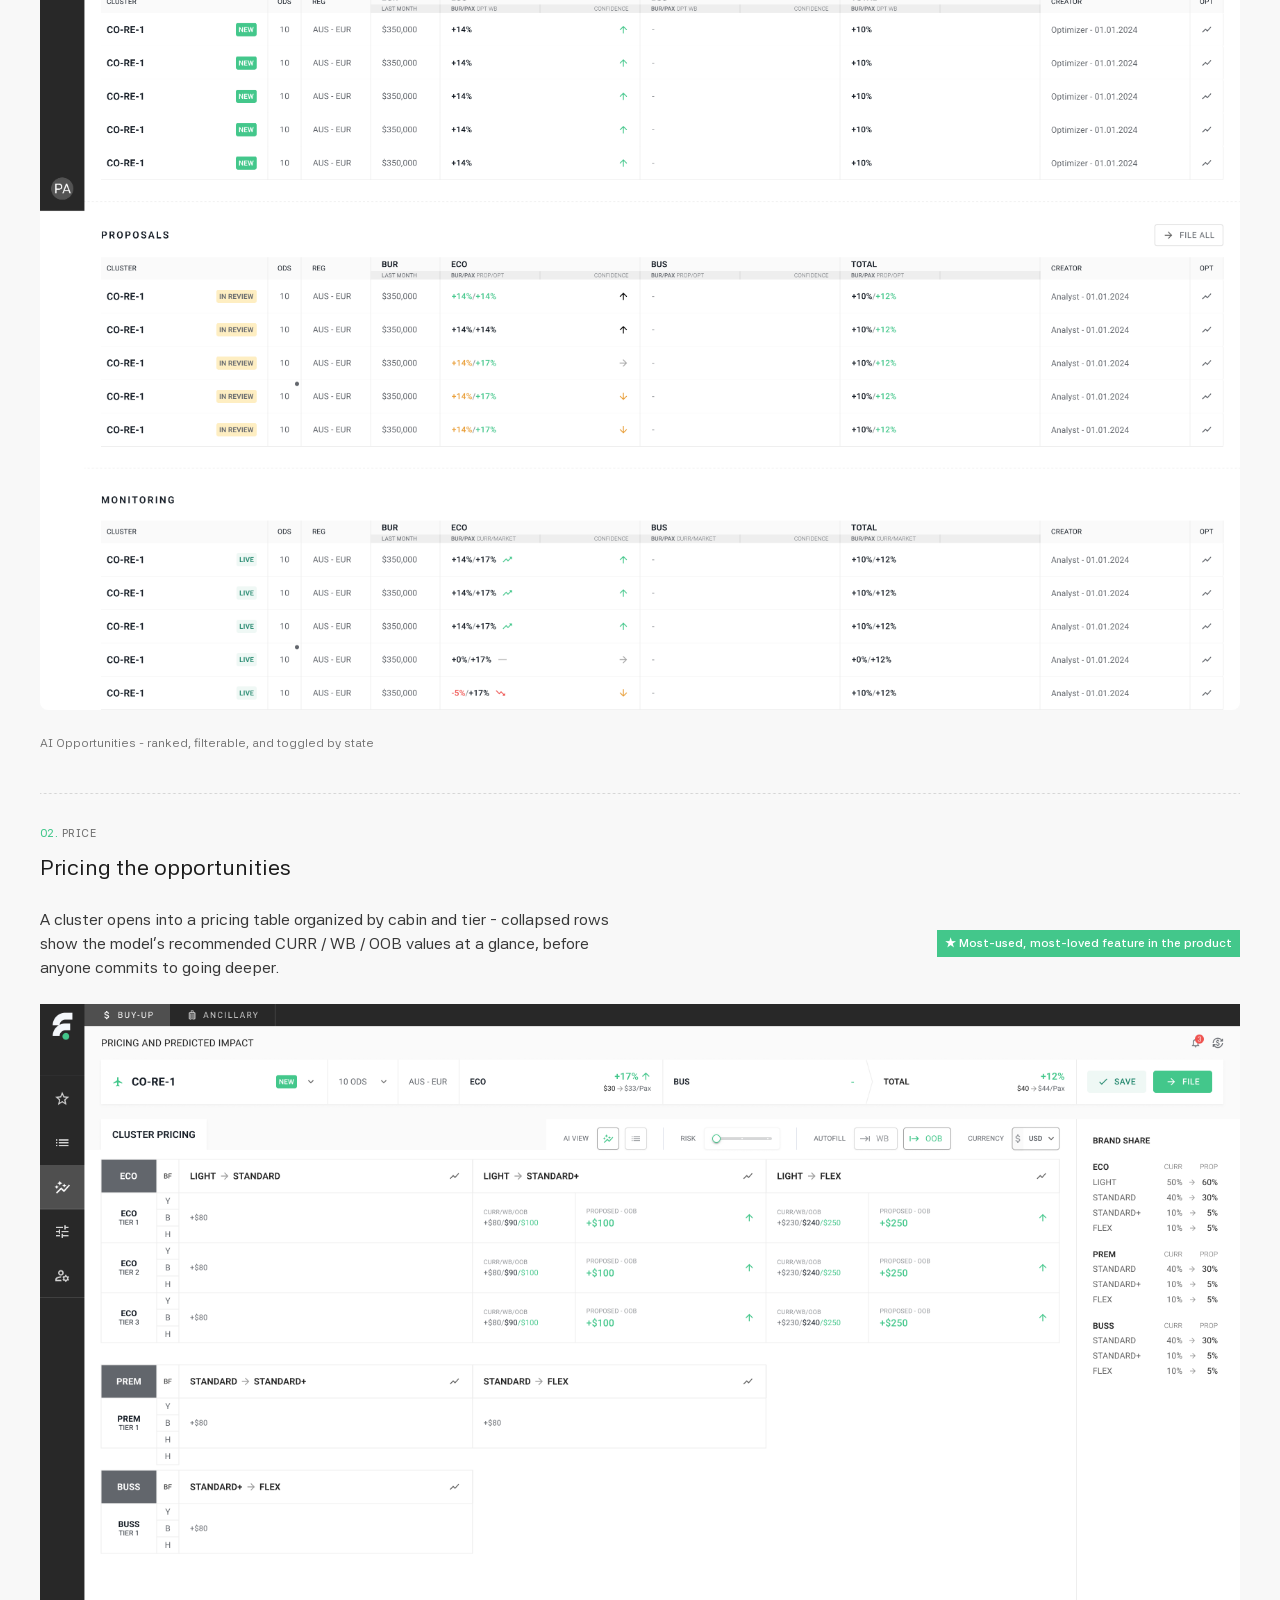
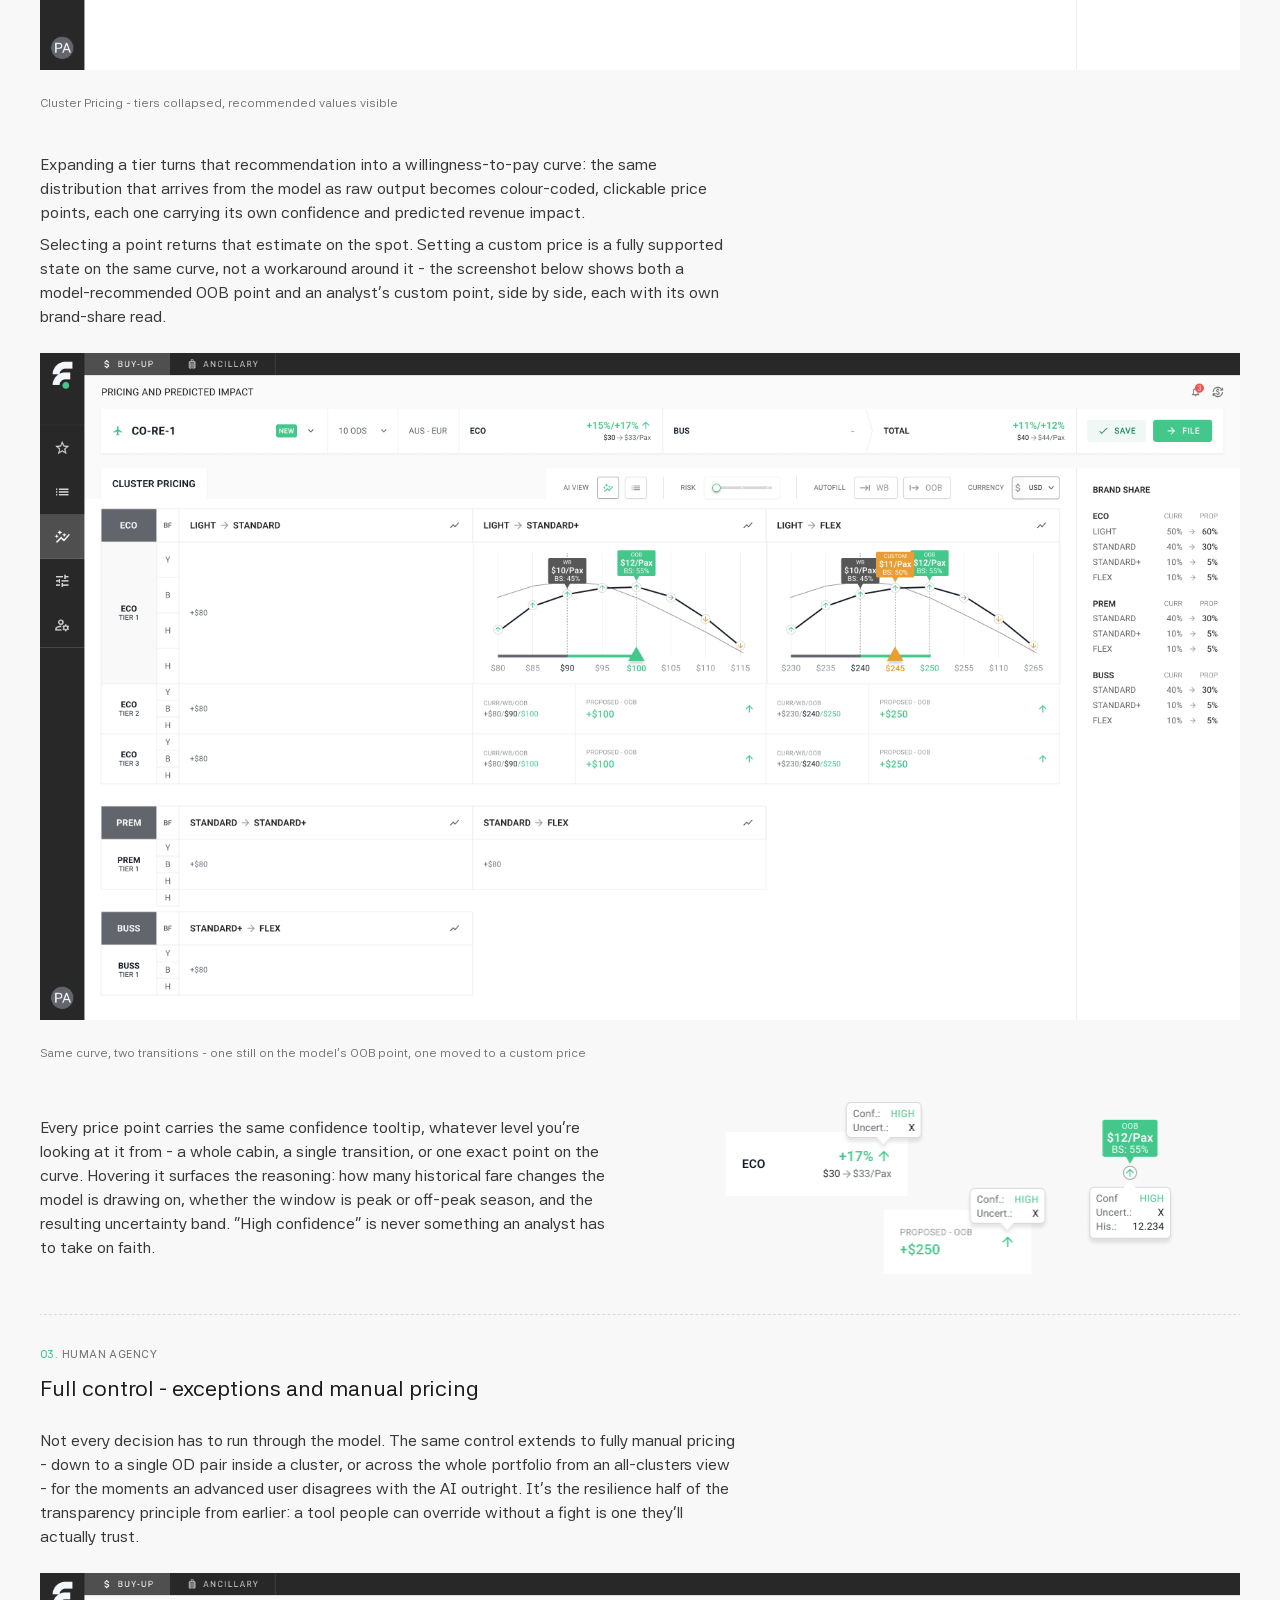
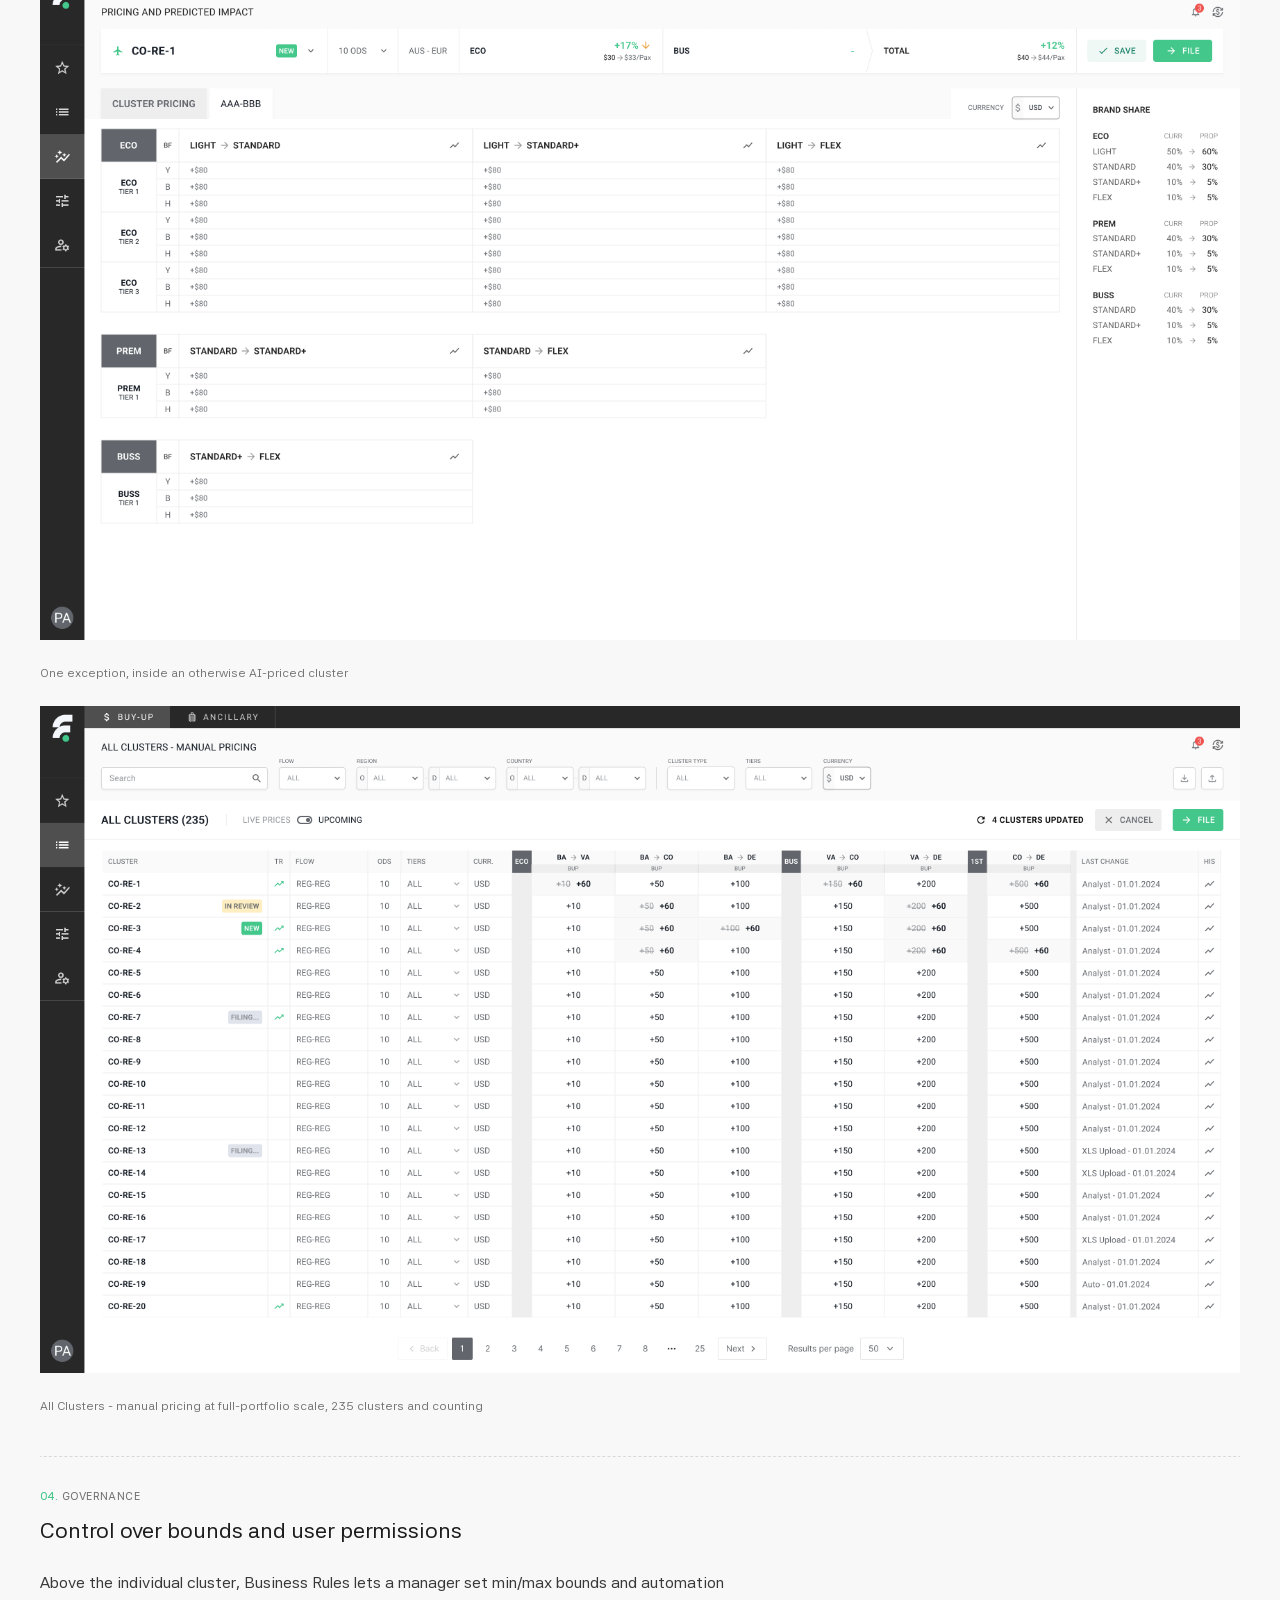
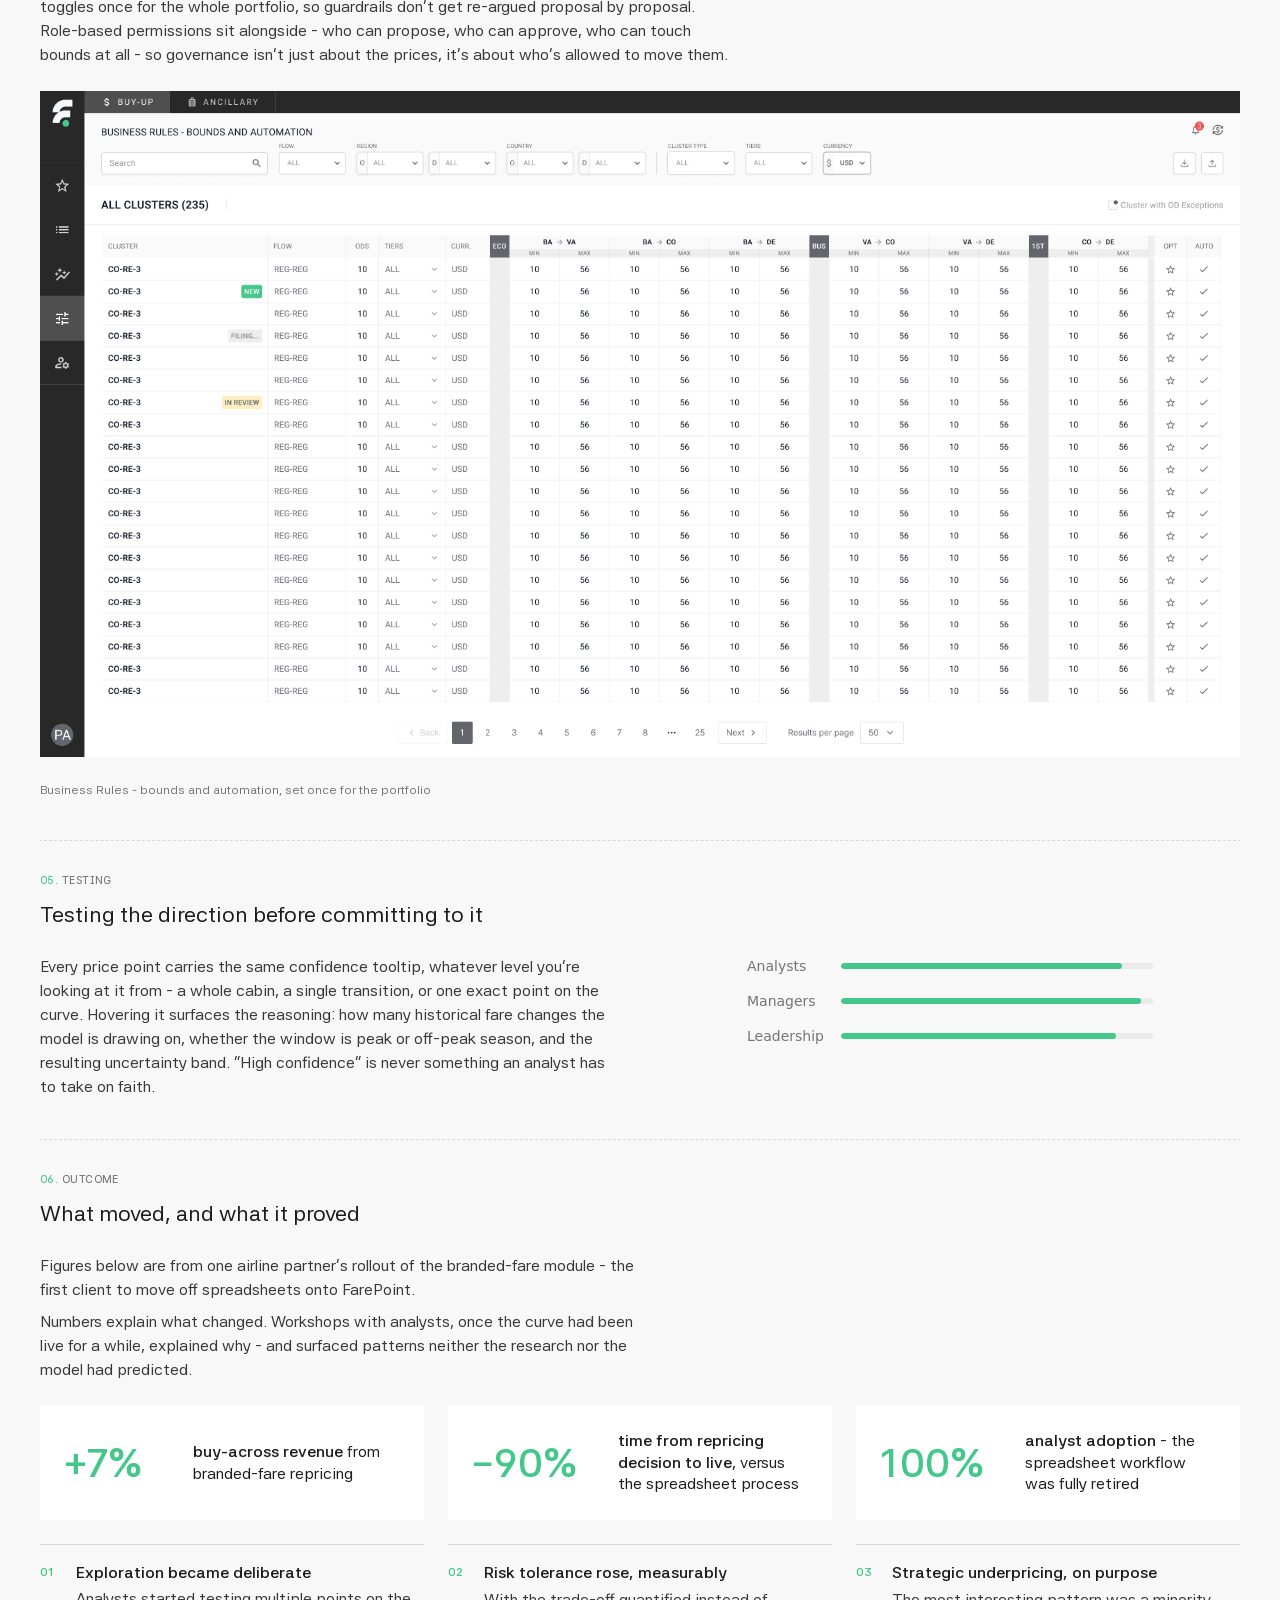
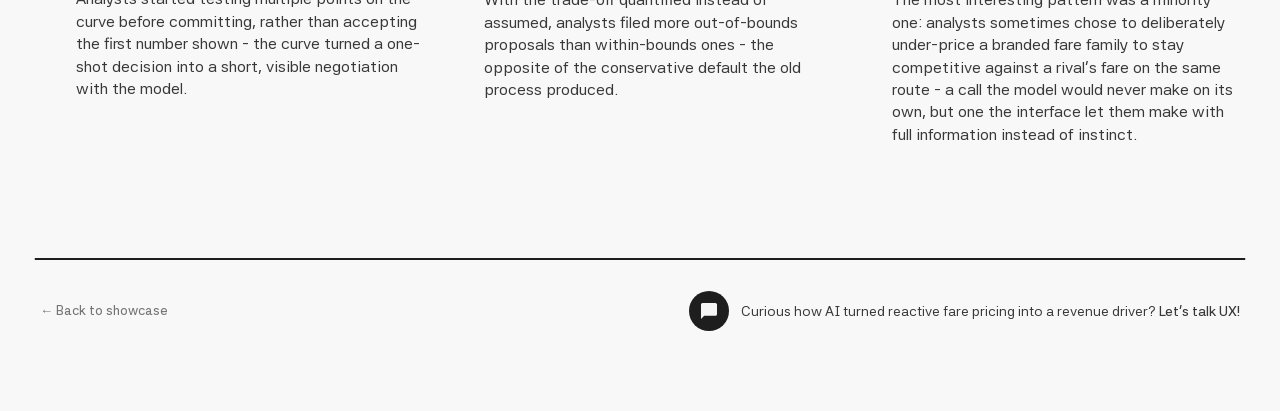
==== commit 11ee93b6: "Add files via upload" ====
--- a/farepoint-case-study.html
+++ b/farepoint-case-study.html
@@ -3,7 +3,7 @@
   <head>
     <meta charset="UTF-8" />
     <meta name="viewport" content="width=device-width, initial-scale=1.0" />
-    <title>FarePoint — Airline Fare &amp; Ancillary Pricing Optimization</title>
+    <title>FarePoint - Airline Fare &amp; Ancillary Pricing Optimization</title>
     <link rel="stylesheet" href="style.css" />
   </head>
   <body data-page="farepoint">
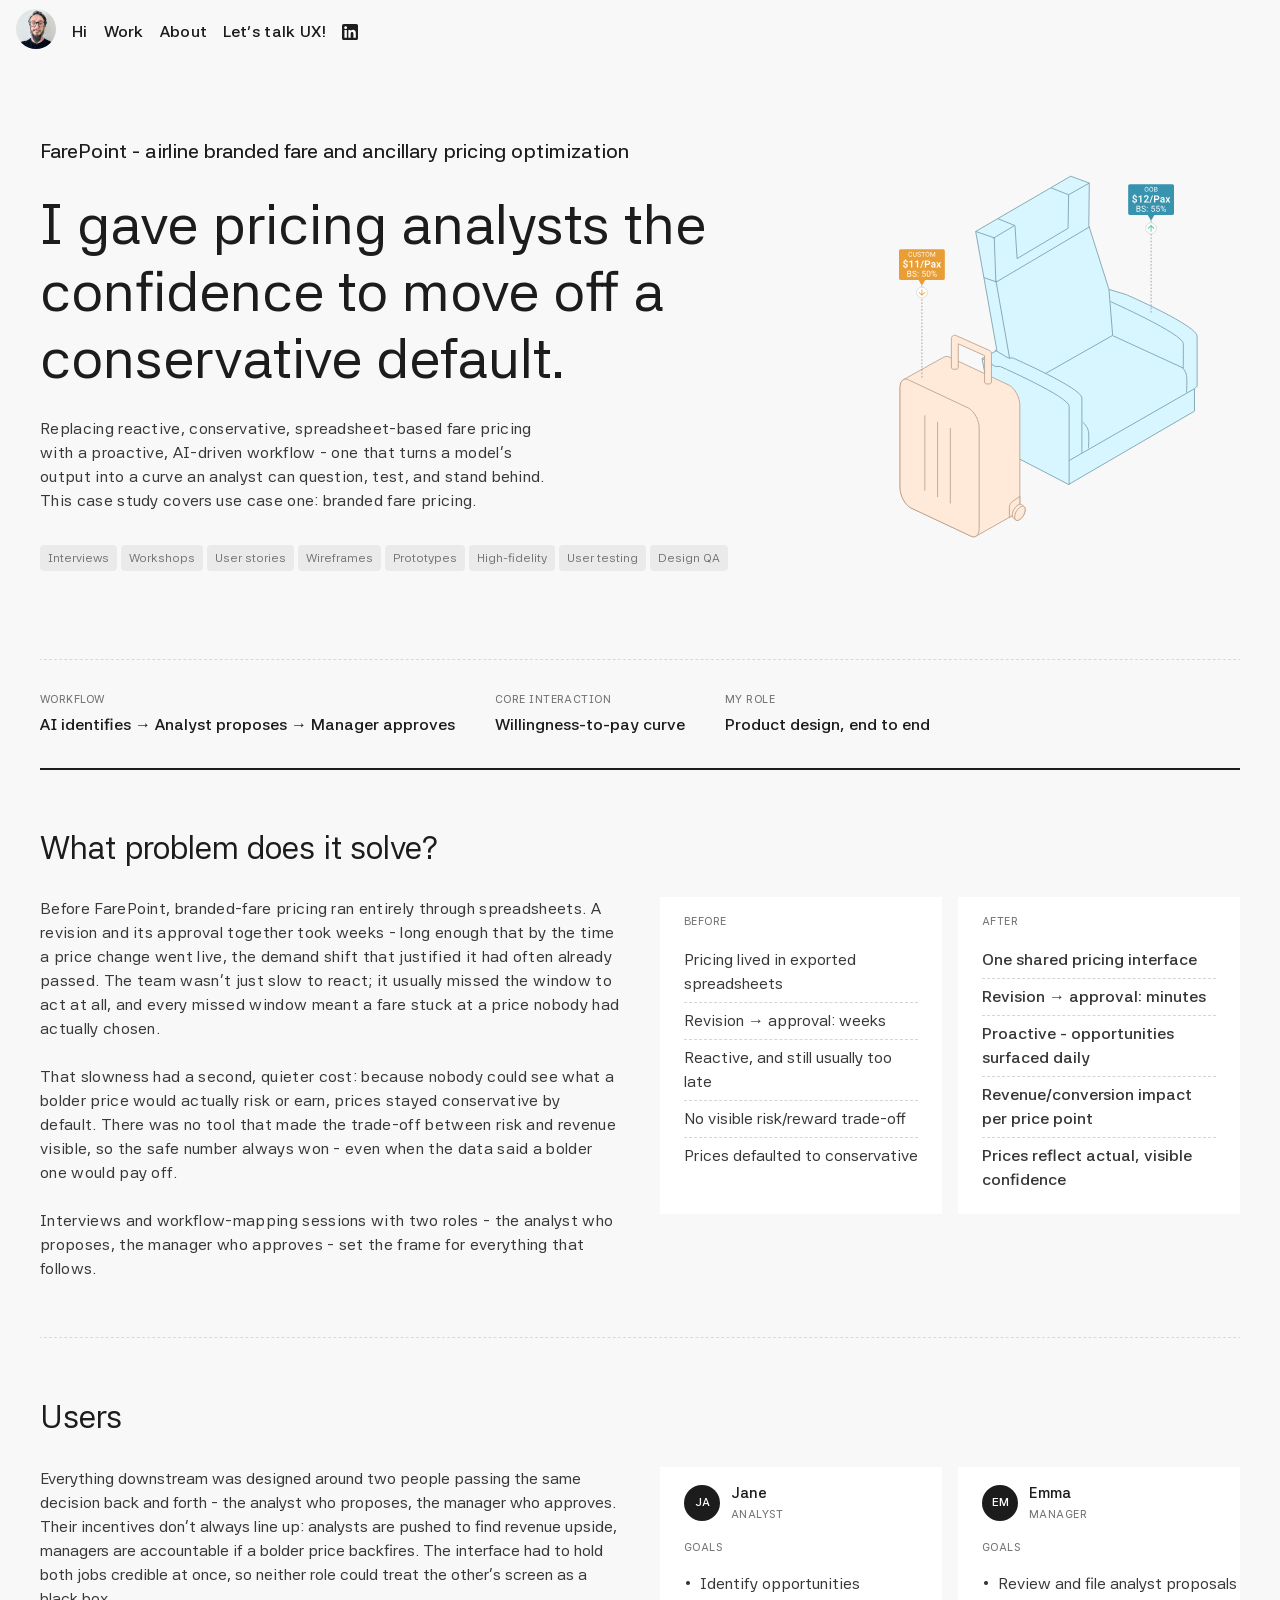
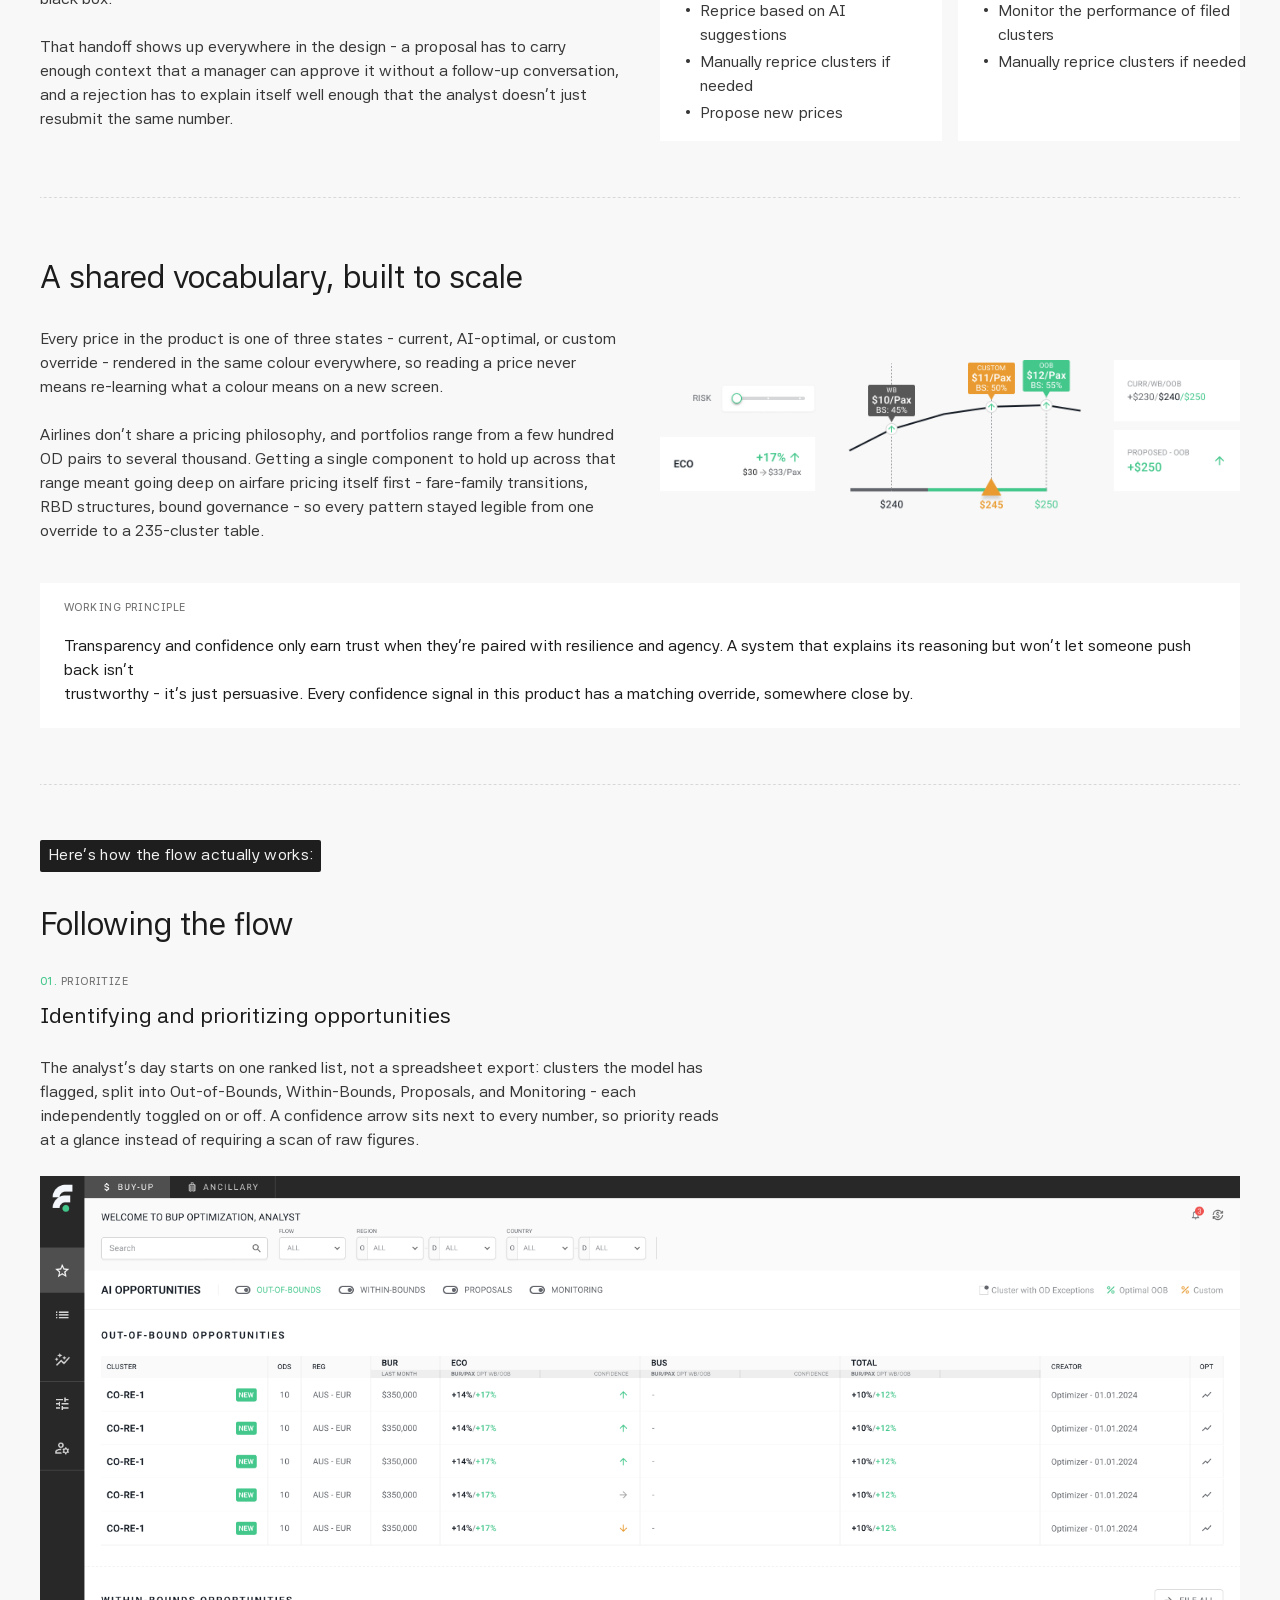
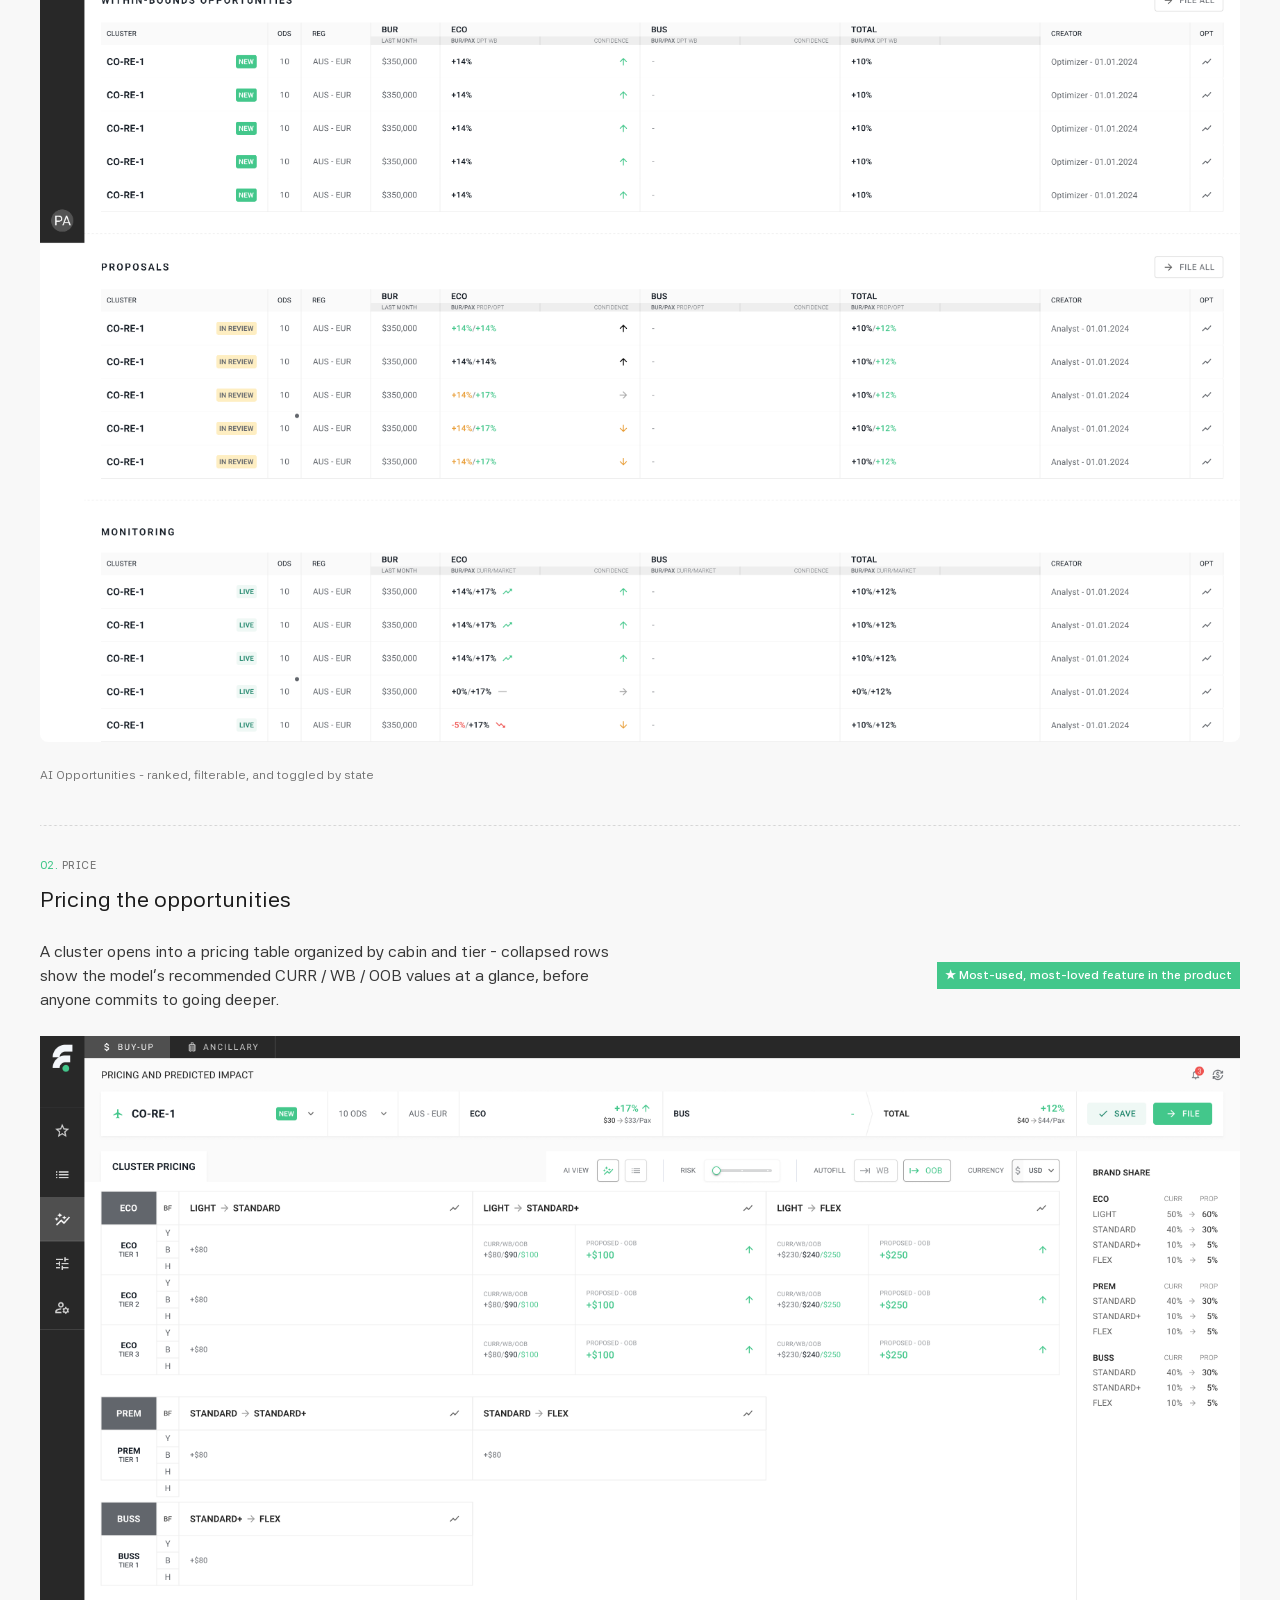
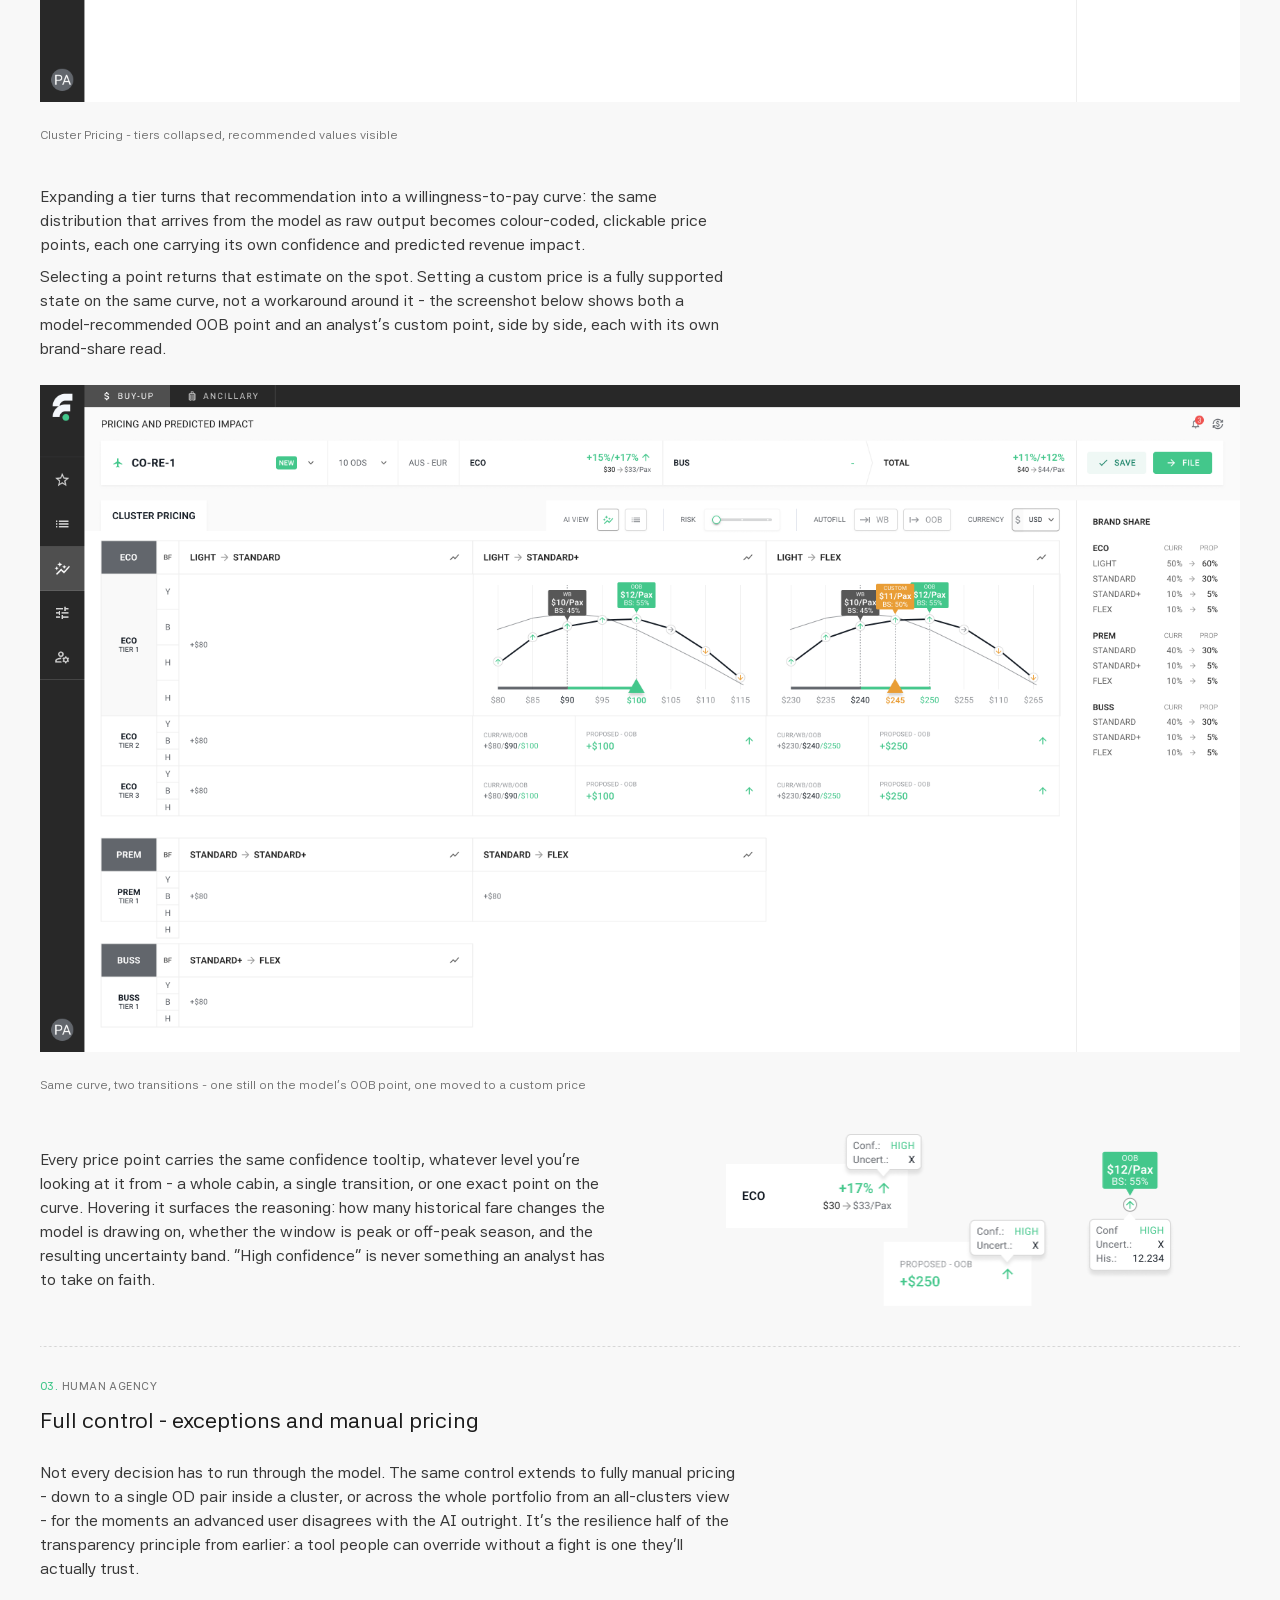
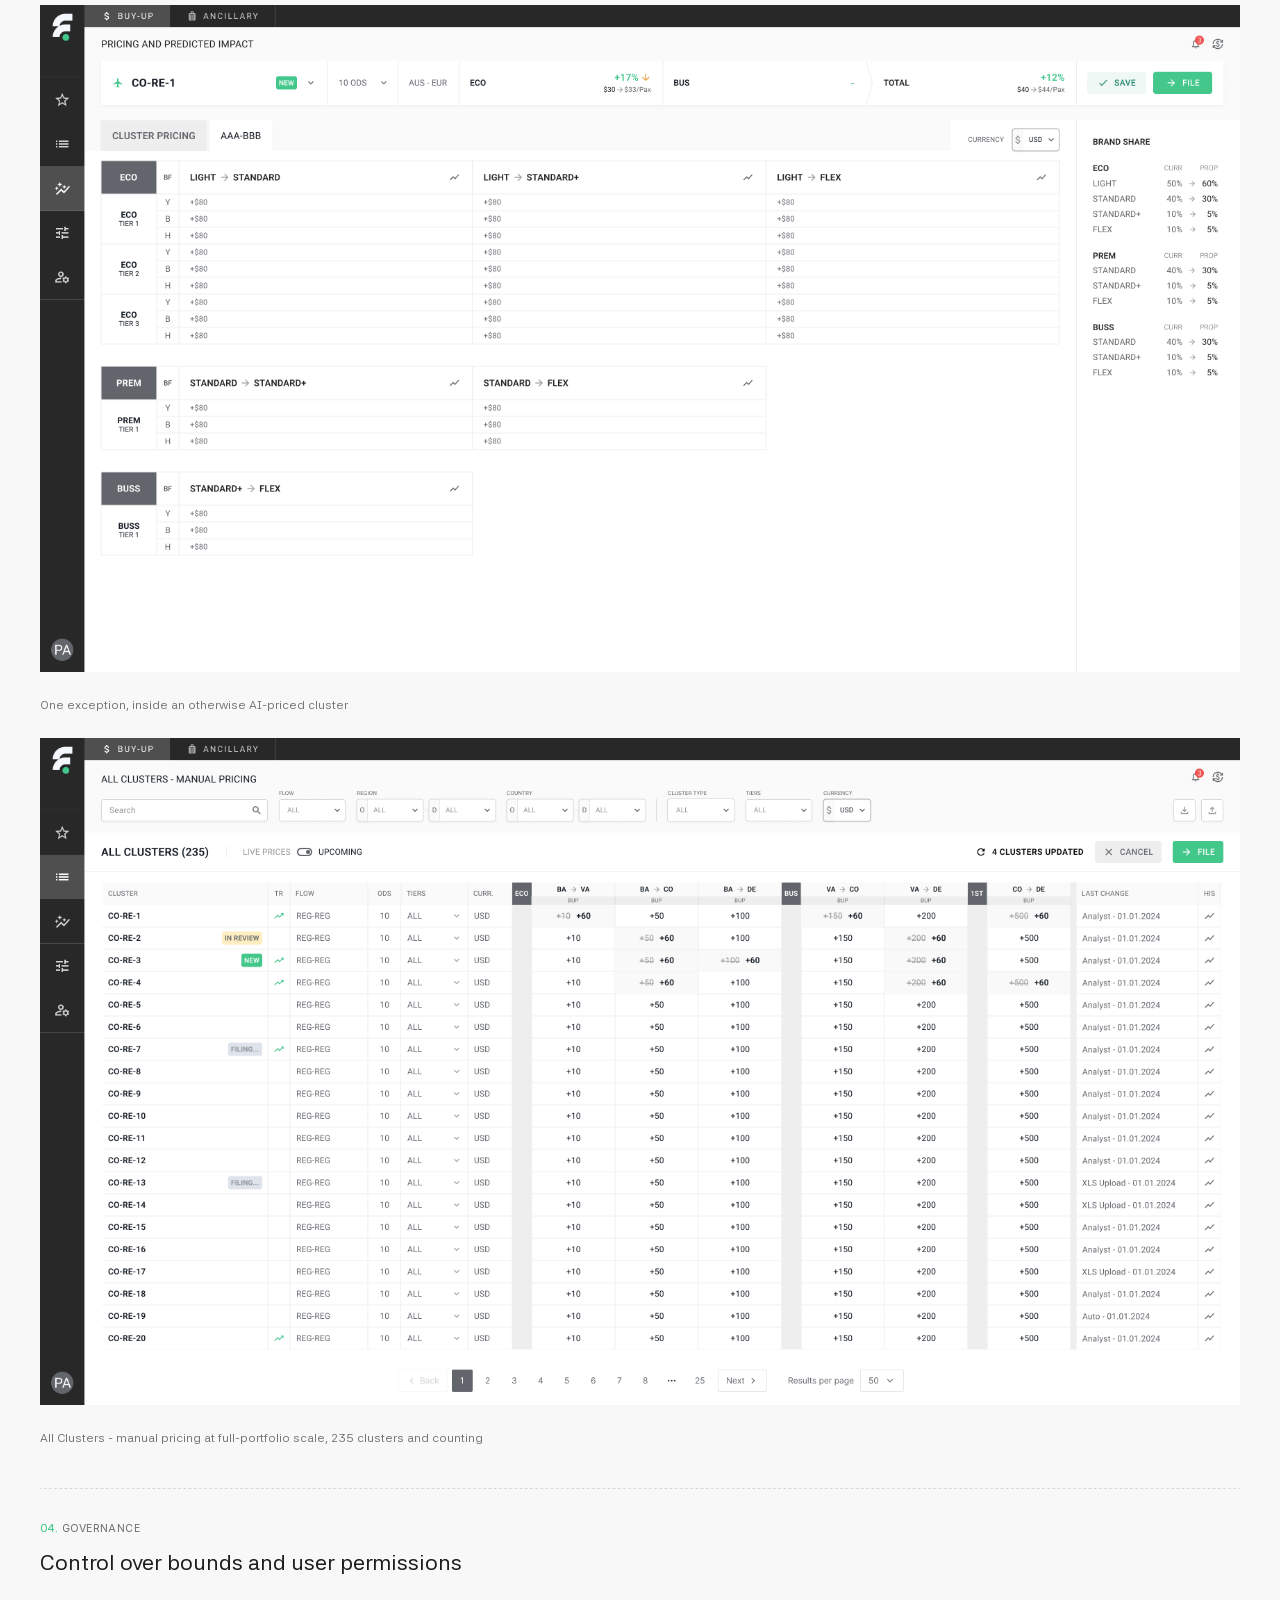
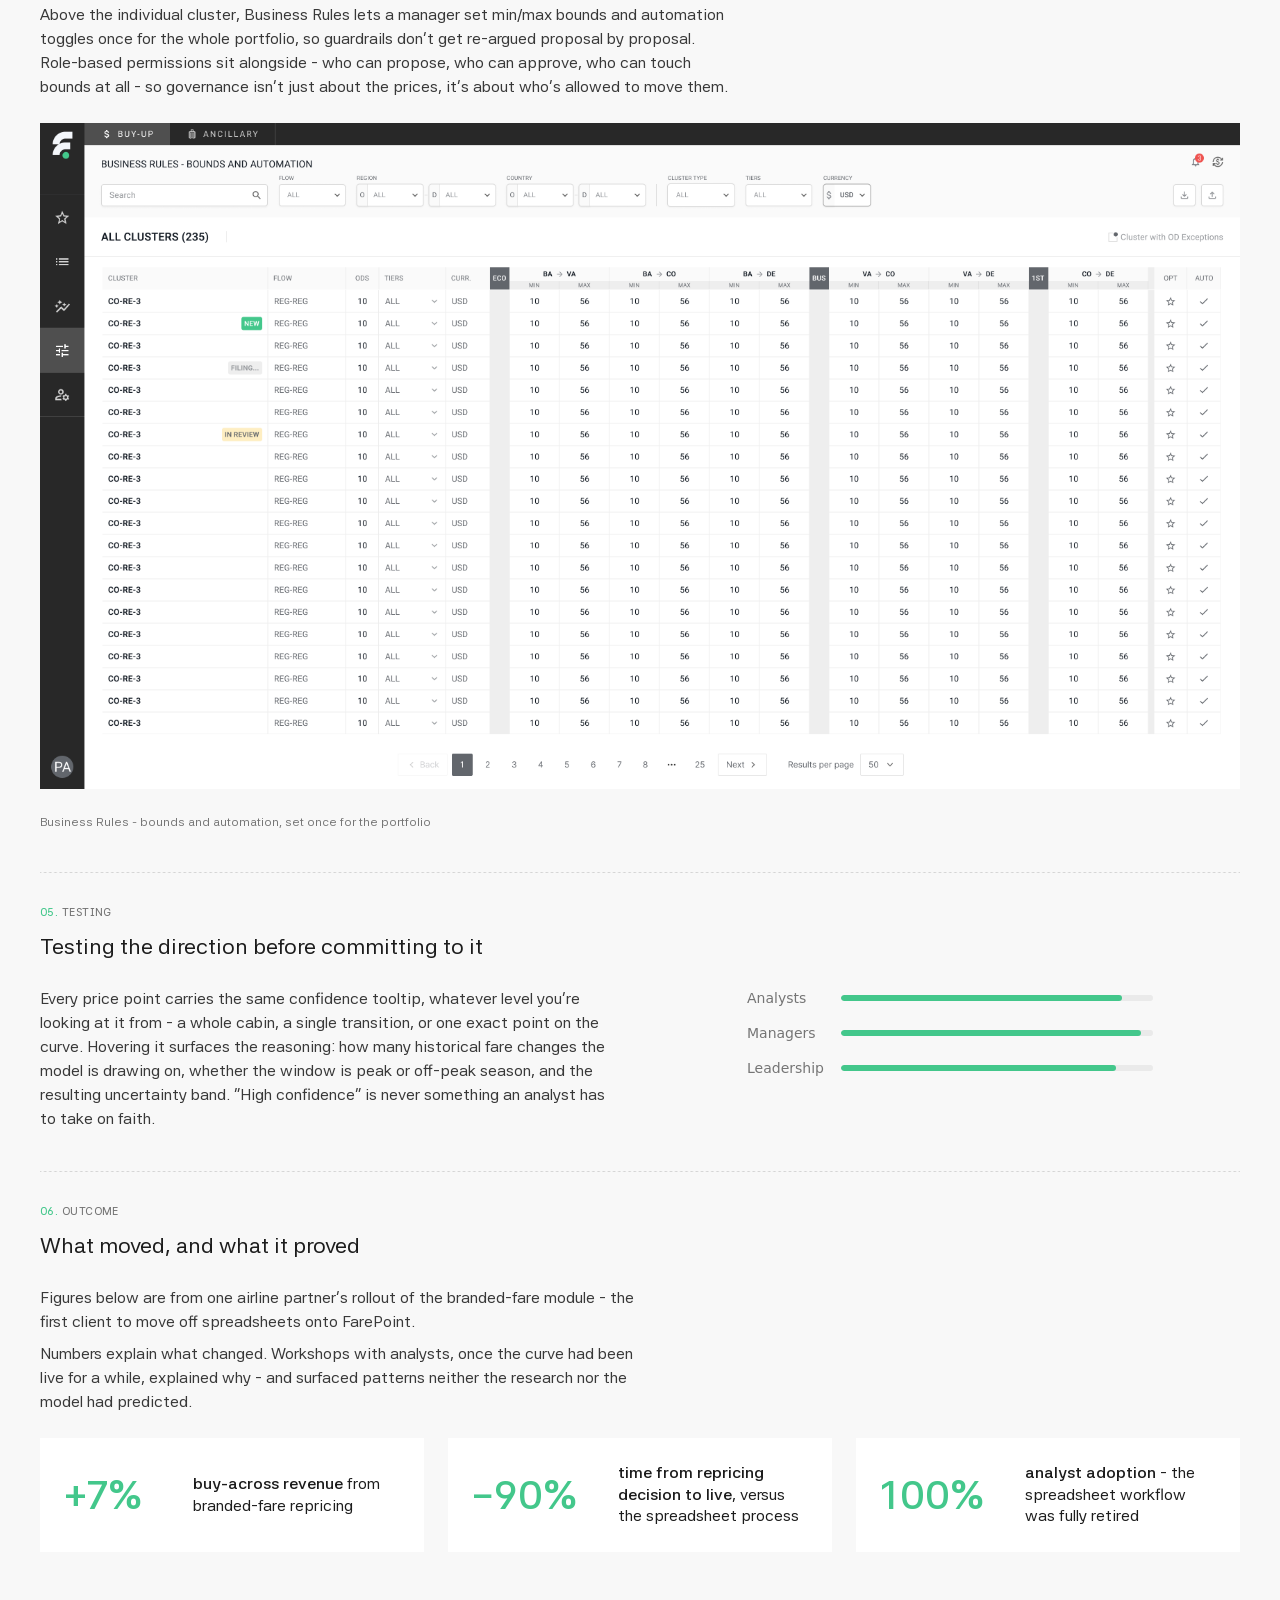
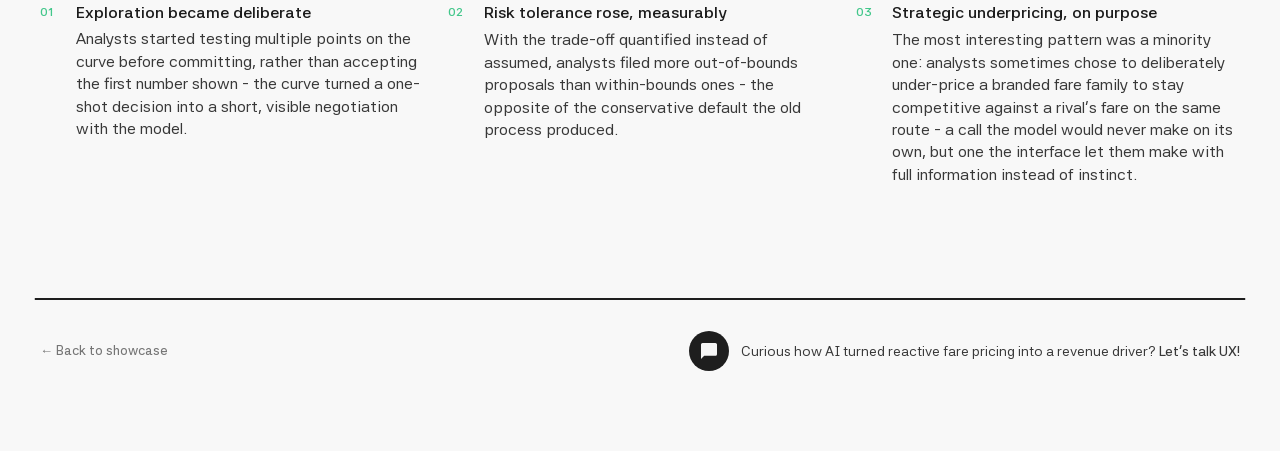
==== commit 821f4ab9: "Add files via upload" ====
--- a/farepoint-case-study.html
+++ b/farepoint-case-study.html
@@ -5,9 +5,350 @@
     <meta name="viewport" content="width=device-width, initial-scale=1.0" />
     <title>FarePoint - Airline Fare &amp; Ancillary Pricing Optimization</title>
     <link rel="stylesheet" href="style.css" />
+    <style>
+
+/* ===== Responsive view toggle (desktop <-> mobile) ===== */
+.mob-view { display: none; }
+@media (max-width: 767px) {
+  .desktop-view { display: none !important; }
+  .mob-view { display: block; }
+}
+
+:root {
+  --primary: #1c1c1c;
+  --secondary: #383838;
+  --muted: #757575;
+  --bg: #f8f8f8;
+  --green: #43c78b;
+}
+* { box-sizing: border-box; -webkit-tap-highlight-color: transparent; }
+.mob-view { font-family: "Asta Sans", sans-serif; color: var(--secondary); font-weight: 400; -webkit-font-smoothing: antialiased; background: var(--bg); }
+.mob-view img { max-width: 100%; display: block; }
+.mob-view a { text-decoration: none; color: inherit; }
+.mob-view h1, .mob-view h2, .mob-view h3 { font-family: "Asta Sans", sans-serif; }
+
+.mob-nav {
+  display: flex; align-items: center; gap: 16px; padding: 14px 20px; background: var(--bg);
+  position: sticky; top: 0; z-index: 1000; overflow-x: auto; -webkit-overflow-scrolling: touch; scrollbar-width: none;
+}
+.mob-nav::-webkit-scrollbar { display: none; }
+.mob-nav img.mob-avatar { width: 32px; height: 32px; border-radius: 999px; flex-shrink: 0; object-fit: cover; }
+.mob-nav a.mob-link { font-weight: 600; font-size: 14px; color: var(--secondary); white-space: nowrap; flex-shrink: 0; }
+.mob-nav img.mob-li-icon { width: 18px; height: 18px; flex-shrink: 0; }
+
+.mob-hero { padding: 28px 20px 24px; }
+.mob-hero .mob-kicker { font-size: 14px; color: var(--secondary); margin: 0 0 12px; }
+.mob-hero h1 { font-size: 28px; line-height: 1.2; color: var(--primary); font-weight: 400; margin: 0 0 16px; letter-spacing: -0.01em; }
+.mob-hero p.mob-desc { font-size: 15px; line-height: 1.5; color: var(--secondary); margin: 0; }
+
+.mob-chips-scroll {
+  display: flex; gap: 8px; overflow-x: auto; -webkit-overflow-scrolling: touch; scrollbar-width: none;
+  padding: 0 20px 24px; cursor: grab;
+}
+.mob-chips-scroll::-webkit-scrollbar { display: none; }
+.mob-method-chip {
+  flex-shrink: 0; background: #eaeaea; color: var(--secondary); font-size: 13px; padding: 6px 10px; border-radius: 2px; white-space: nowrap;
+}
+
+.mob-kpis { padding: 20px 20px 28px; border-top: 1px dashed #d9d9d9; margin: 0 20px 0; display: flex; flex-direction: column; gap: 16px; }
+.mob-kpi { }
+.mob-eyebrow { font-size: 11px; font-weight: 600; letter-spacing: 0.04em; text-transform: uppercase; color: var(--muted); margin: 0 0 4px; }
+.mob-eyebrow.mob-green { color: var(--green); }
+.mob-kpi-value { font-size: 16px; font-weight: 600; color: var(--primary); margin: 0; line-height: 1.3; }
+
+.mob-section { padding: 28px 20px; border-top: 1px solid #e5e5e5; }
+.mob-section h2 { font-size: 24px; color: var(--primary); font-weight: 400; margin: 0 0 16px; line-height: 1.25; }
+.mob-section p.mob-desc { font-size: 14px; line-height: 1.55; color: var(--secondary); margin: 0 0 14px; }
+
+.mob-baxbox { background: #fff; border-radius: 4px; padding: 16px; margin-bottom: 12px; }
+.mob-baxitem { font-size: 14px; color: var(--secondary); margin: 0 0 10px; padding-bottom: 10px; border-bottom: 1px dashed #e5e5e5; }
+.mob-baxitem:last-child { border-bottom: none; margin-bottom: 0; padding-bottom: 0; }
+
+.mob-persona { background: #fff; border-radius: 4px; padding: 16px; margin-bottom: 12px; }
+.mob-persona-head { display: flex; align-items: center; gap: 12px; }
+.mob-persona-avatar { width: 36px; height: 36px; border-radius: 999px; background: var(--primary); color: #fff; font-size: 13px; font-weight: 600; display: flex; align-items: center; justify-content: center; flex-shrink: 0; }
+.mob-persona-name { font-size: 16px; font-weight: 600; color: var(--primary); margin: 0; }
+.mob-persona-role { font-size: 12px; color: var(--muted); margin: 0; }
+
+.mob-shot { width: 100%; border-radius: 4px; overflow: hidden; margin: 16px 0 8px; }
+.mob-shot img { width: 100%; height: auto; }
+.mob-caption { font-size: 13px; color: var(--muted); margin: 0; }
+
+.mob-callout { background: #fff; border-radius: 4px; padding: 16px; margin-top: 20px; }
+
+.mob-chip-row { padding: 24px 20px 0; }
+.mob-chip { display: inline-block; background: #1e1e1e; color: #f3f3f3; font-size: 14px; padding: 6px 10px; border-radius: 2px; }
+
+.mob-flow-step { padding: 28px 20px; border-top: 1px solid #e5e5e5; }
+.mob-flow-step h3 { font-size: 20px; color: var(--primary); font-weight: 600; margin: 4px 0 12px; line-height: 1.3; }
+
+.mob-bars { margin-top: 20px; display: flex; flex-direction: column; gap: 16px; }
+.mob-bar-row { display: flex; align-items: center; gap: 12px; }
+.mob-bar-row span { font-size: 14px; color: var(--secondary); width: 84px; flex-shrink: 0; }
+.mob-bar-track { flex: 1; height: 6px; background: #e5e5e5; border-radius: 999px; overflow: hidden; }
+.mob-bar-fill { height: 100%; background: var(--green); border-radius: 999px; }
+
+.mob-stat { background: #fff; border-radius: 4px; padding: 20px; margin-bottom: 12px; }
+.mob-stat-num { font-size: 40px; font-weight: 600; color: var(--green); margin: 0 0 8px; font-family: "Asta Sans", sans-serif; }
+.mob-stat-desc { font-size: 15px; line-height: 1.4; color: var(--secondary); margin: 0; }
+.mob-stat-desc b { font-weight: 600; }
+
+.mob-point { padding-top: 20px; margin-top: 12px; border-top: 1px solid #e5e5e5; }
+.mob-point h3 { font-size: 17px; color: var(--primary); font-weight: 600; margin: 4px 0 8px; }
+.mob-point .mob-desc { font-size: 14px; line-height: 1.5; color: var(--secondary); margin: 0; }
+
+.mob-closing { padding: 32px 20px 56px; border-top: 1px solid var(--primary); text-align: center; }
+.mob-back { font-size: 14px; color: var(--muted); }
+.mob-closing p { font-size: 14px; color: var(--secondary); }
+.mob-mail { font-weight: 600; color: var(--primary); }
+
+    </style>
   </head>
   <body data-page="farepoint">
-    <div id="root"></div>
+    <div class="desktop-view">
+      <div id="root"></div>
+    </div>
+    <div class="mob-view">
+<nav class="mob-nav" aria-label="Main">
+  <img class="mob-avatar" src="assets/mobile/profile-photo.png" alt="Mihai Tocitu" />
+  <a class="mob-link" href="index.html">Hi</a>
+  <a class="mob-link" href="index.html?section=work">Work</a>
+  <a class="mob-link" href="index.html?section=about">About</a>
+  <a href="https://www.linkedin.com/in/mihaitocitu/" target="_blank" rel="noopener noreferrer" style="margin-left:auto; flex-shrink:0; display:flex;">
+    <img class="mob-li-icon" src="assets/mobile/linkedin-icon.png" alt="LinkedIn" />
+  </a>
+</nav>
+
+<header class="mob-hero">
+  <p class="mob-kicker">FarePoint - airline branded fare and ancillary pricing optimization</p>
+  <h1>I gave pricing analysts the confidence to move off a conservative default.</h1>
+  <p class="mob-desc">Replacing reactive, conservative, spreadsheet-based fare pricing with a proactive, AI-driven workflow - one that turns a model's output into a curve an analyst can question, test, and stand behind. This case study covers use case one: branded fare pricing.</p>
+</header>
+
+<div class="mob-chips-scroll" id="mob-chipsScroll">
+  <span class="mob-method-chip">Interviews</span>
+  <span class="mob-method-chip">Workshops</span>
+  <span class="mob-method-chip">User stories</span>
+  <span class="mob-method-chip">Wireframes</span>
+  <span class="mob-method-chip">Prototypes</span>
+  <span class="mob-method-chip">High-fidelity</span>
+  <span class="mob-method-chip">User testing</span>
+  <span class="mob-method-chip">Design QA</span>
+</div>
+
+<section class="mob-kpis">
+  <div class="mob-kpi">
+    <p class="mob-eyebrow">WORKFLOW</p>
+    <p class="mob-kpi-value">AI identifies &rarr; Analyst proposes &rarr; Manager approves</p>
+  </div>
+  <div class="mob-kpi">
+    <p class="mob-eyebrow">CORE INTERACTION</p>
+    <p class="mob-kpi-value">Willingness-to-pay curve</p>
+  </div>
+  <div class="mob-kpi">
+    <p class="mob-eyebrow">MY ROLE</p>
+    <p class="mob-kpi-value">Product design, end to end</p>
+  </div>
+</section>
+
+<section class="mob-section">
+  <h2>What problem does it solve?</h2>
+  <p class="mob-desc">Before FarePoint, branded-fare pricing ran entirely through spreadsheets. A revision and its approval together took weeks - long enough that by the time a price change went live, the demand shift that justified it had often already passed. The team wasn't just slow to react; it usually missed the window to act at all, and every missed window meant a fare stuck at a price nobody had actually chosen.</p>
+  <p class="mob-desc">That slowness had a second, quieter cost: because nobody could see what a bolder price would actually risk or earn, prices stayed conservative by default. There was no tool that made the trade-off between risk and revenue visible, so the safe number always won - even when the data said a bolder one would pay off.</p>
+
+  <div class="mob-baxbox">
+    <p class="mob-eyebrow">BEFORE</p>
+    <p class="mob-baxitem">Pricing lived in exported spreadsheets</p>
+    <p class="mob-baxitem">Revision &rarr; approval: weeks</p>
+    <p class="mob-baxitem">Reactive, and still usually too late</p>
+    <p class="mob-baxitem">No visible risk/reward trade-off</p>
+    <p class="mob-baxitem">Prices defaulted to conservative</p>
+  </div>
+  <div class="mob-baxbox">
+    <p class="mob-eyebrow">AFTER</p>
+    <p class="mob-baxitem">One shared pricing interface</p>
+    <p class="mob-baxitem">Revision &rarr; approval: minutes</p>
+    <p class="mob-baxitem">Proactive - opportunities surfaced daily</p>
+    <p class="mob-baxitem">Revenue/conversion impact per price point</p>
+    <p class="mob-baxitem">Prices reflect actual, visible confidence</p>
+  </div>
+
+  <p class="mob-desc" style="margin-top:20px;">Interviews and workflow-mapping sessions with two roles - the analyst who proposes, the manager who approves - set the frame for everything that follows.</p>
+</section>
+
+<section class="mob-section">
+  <h2>Users</h2>
+  <p class="mob-desc">Everything downstream was designed around two people passing the same decision back and forth - the analyst who proposes, the manager who approves. Their incentives don't always line up: analysts are pushed to find revenue upside, managers are accountable if a bolder price backfires. The interface had to hold both jobs credible at once, so neither role could treat the other's screen as a black box.</p>
+  <p class="mob-desc">That handoff shows up everywhere in the design - a proposal has to carry enough context that a manager can approve it without a follow-up conversation, and a rejection has to explain itself well enough that the analyst doesn't just resubmit the same number.</p>
+
+  <div class="mob-persona">
+    <div class="mob-persona-head">
+      <span class="mob-persona-avatar">JA</span>
+      <div>
+        <p class="mob-persona-name">Jane</p>
+        <p class="mob-persona-role">ANALYST</p>
+      </div>
+    </div>
+    <p class="mob-eyebrow" style="margin-top:12px;">GOALS</p>
+    <p class="mob-baxitem">Identify opportunities</p>
+    <p class="mob-baxitem">Reprice based on AI suggestions</p>
+    <p class="mob-baxitem">Manually reprice clusters if needed</p>
+    <p class="mob-baxitem">Propose new prices</p>
+  </div>
+  <div class="mob-persona">
+    <div class="mob-persona-head">
+      <span class="mob-persona-avatar">EM</span>
+      <div>
+        <p class="mob-persona-name">Emma</p>
+        <p class="mob-persona-role">MANAGER</p>
+      </div>
+    </div>
+    <p class="mob-eyebrow" style="margin-top:12px;">GOALS</p>
+    <p class="mob-baxitem">Review and file analyst proposals</p>
+    <p class="mob-baxitem">Monitor the performance of filed clusters</p>
+    <p class="mob-baxitem">Manually reprice clusters if needed</p>
+  </div>
+</section>
+
+<section class="mob-section">
+  <h2>A shared vocabulary, built to scale</h2>
+  <p class="mob-desc">Every price in the product is one of three states - current, AI-optimal, or custom override - rendered in the same colour everywhere, so reading a price never means re-learning what a colour means on a new screen.</p>
+  <p class="mob-desc">Airlines don't share a pricing philosophy, and portfolios range from a few hundred OD pairs to several thousand. Getting a single component to hold up across that range meant going deep on airfare pricing itself first - fare-family transitions, RBD structures, bound governance - so every pattern stayed legible from one override to a 235-cluster table.</p>
+  <div class="mob-shot"><img src="assets/mobile/price-state-diagram.png" alt="Price state color system diagram" /></div>
+  <div class="mob-callout">
+    <p class="mob-eyebrow">WORKING PRINCIPLE</p>
+    <p class="mob-desc" style="margin:0;">Transparency and confidence only earn trust when they're paired with resilience and agency. A system that explains its reasoning but won't let someone push back isn't trustworthy - it's just persuasive. Every confidence signal in this product has a matching override, somewhere close by.</p>
+  </div>
+</section>
+
+<div class="mob-chip-row">
+  <span class="mob-chip">Here's how the flow actually works:</span>
+</div>
+
+<section class="mob-section">
+  <h2>Following the flow</h2>
+</section>
+
+<article class="mob-flow-step">
+  <p class="mob-eyebrow mob-green">01. PRIORITIZE</p>
+  <h3>Identifying and prioritizing opportunities</h3>
+  <p class="mob-desc">The analyst's day starts on one ranked list, not a spreadsheet export: clusters the model has flagged, split into Out-of-Bounds, Within-Bounds, Proposals, and Monitoring - each independently toggled on or off. A confidence arrow sits next to every number, so priority reads at a glance instead of requiring a scan of raw figures.</p>
+  <div class="mob-shot"><img src="assets/mobile/shot-prioritize.png" alt="AI Opportunities dashboard" /></div>
+  <p class="mob-caption">AI Opportunities - ranked, filterable, and toggled by state</p>
+</article>
+
+<article class="mob-flow-step">
+  <p class="mob-eyebrow mob-green">02. PRICE</p>
+  <h3>Pricing the opportunities</h3>
+  <p class="mob-desc">A cluster opens into a pricing table organized by cabin and tier - collapsed rows show the model's recommended CURR / WB / OOB values at a glance, before anyone commits to going deeper.</p>
+  <div class="mob-shot"><img src="assets/mobile/shot-price.png" alt="Cluster pricing table" /></div>
+  <p class="mob-caption">Cluster Pricing - tiers collapsed, recommended values visible</p>
+  <p class="mob-desc" style="margin-top:16px;">Expanding a tier turns that recommendation into a willingness-to-pay curve: the same distribution that arrives from the model as raw output becomes colour-coded, clickable price points, each one carrying its own confidence and predicted revenue impact.</p>
+  <p class="mob-desc">Selecting a point returns that estimate on the spot. Setting a custom price is a fully supported state on the same curve, not a workaround around it - the screenshot below shows both a model-recommended OOB point and an analyst's custom point, side by side, each with its own brand-share read.</p>
+  <div class="mob-shot"><img src="assets/mobile/shot-wtp-curve.png" alt="Willingness-to-pay curve" /></div>
+  <p class="mob-caption">Same curve, two transitions - one still on the model's OOB point, one moved to a custom price</p>
+  <p class="mob-desc" style="margin-top:16px;">Every price point carries the same confidence tooltip, whatever level you're looking at it from - a whole cabin, a single transition, or one exact point on the curve. Hovering it surfaces the reasoning: how many historical fare changes the model is drawing on, whether the window is peak or off-peak season, and the resulting uncertainty band. "High confidence" is never something an analyst has to take on faith.</p>
+  <div class="mob-shot"><img src="assets/confidence-tooltip.png" alt="Confidence tooltip" /></div>
+</article>
+
+<article class="mob-flow-step">
+  <p class="mob-eyebrow mob-green">03. HUMAN AGENCY</p>
+  <h3>Full control - exceptions and manual pricing</h3>
+  <p class="mob-desc">Not every decision has to run through the model. The same control extends to fully manual pricing - down to a single OD pair inside a cluster, or across the whole portfolio from an all-clusters view - for the moments an advanced user disagrees with the AI outright. It's the resilience half of the transparency principle from earlier: a tool people can override without a fight is one they'll actually trust.</p>
+  <div class="mob-shot"><img src="assets/mobile/shot-manual-exception.png" alt="Manual pricing exception" /></div>
+  <p class="mob-caption">One exception, inside an otherwise AI-priced cluster</p>
+  <div class="mob-shot" style="margin-top:16px;"><img src="assets/mobile/shot-all-clusters.png" alt="All clusters manual pricing" /></div>
+  <p class="mob-caption">All Clusters - manual pricing at full-portfolio scale, 235 clusters and counting</p>
+</article>
+
+<article class="mob-flow-step">
+  <p class="mob-eyebrow mob-green">04. GOVERNANCE</p>
+  <h3>Control over bounds and user permissions</h3>
+  <p class="mob-desc">Above the individual cluster, Business Rules lets a manager set min/max bounds and automation toggles once for the whole portfolio, so guardrails don't get re-argued proposal by proposal. Role-based permissions sit alongside - who can propose, who can approve, who can touch bounds at all - so governance isn't just about the prices, it's about who's allowed to move them.</p>
+  <div class="mob-shot"><img src="assets/mobile/shot-governance.png" alt="Business rules governance" /></div>
+  <p class="mob-caption">Business Rules - bounds and automation, set once for the portfolio</p>
+</article>
+
+<article class="mob-flow-step">
+  <p class="mob-eyebrow mob-green">05. TESTING</p>
+  <h3>Testing the direction before committing to it</h3>
+  <p class="mob-desc">Every price point carries the same confidence tooltip, whatever level you're looking at it from - a whole cabin, a single transition, or one exact point on the curve. Hovering it surfaces the reasoning: how many historical fare changes the model is drawing on, whether the window is peak or off-peak season, and the resulting uncertainty band. "High confidence" is never something an analyst has to take on faith.</p>
+  <div class="mob-bars">
+    <div class="mob-bar-row"><span>Analysts</span><div class="mob-bar-track"><div class="mob-bar-fill" style="width:82%;"></div></div></div>
+    <div class="mob-bar-row"><span>Managers</span><div class="mob-bar-track"><div class="mob-bar-fill" style="width:90%;"></div></div></div>
+    <div class="mob-bar-row"><span>Leadership</span><div class="mob-bar-track"><div class="mob-bar-fill" style="width:86%;"></div></div></div>
+  </div>
+</article>
+
+<section class="mob-section">
+  <p class="mob-eyebrow mob-green">06. OUTCOME</p>
+  <h2>What moved, and what it proved</h2>
+  <p class="mob-desc">Figures below are from one airline partner's rollout of the branded-fare module - the first client to move off spreadsheets onto FarePoint.</p>
+  <p class="mob-desc">Numbers explain what changed. Workshops with analysts, once the curve had been live for a while, explained why - and surfaced patterns neither the research nor the model had predicted.</p>
+
+  <div class="mob-stat">
+    <p class="mob-stat-num">+7%</p>
+    <p class="mob-stat-desc"><b>buy-across revenue</b> from branded-fare repricing</p>
+  </div>
+  <div class="mob-stat">
+    <p class="mob-stat-num">-90%</p>
+    <p class="mob-stat-desc"><b>time from repricing decision to live</b>, versus the spreadsheet process</p>
+  </div>
+  <div class="mob-stat">
+    <p class="mob-stat-num">100%</p>
+    <p class="mob-stat-desc"><b>analyst adoption</b> - the spreadsheet workflow was fully retired</p>
+  </div>
+
+  <div class="mob-point">
+    <p class="mob-eyebrow mob-green">01</p>
+    <h3>Exploration became deliberate</h3>
+    <p class="mob-desc">Analysts started testing multiple points on the curve before committing, rather than accepting the first number shown - the curve turned a one-shot decision into a short, visible negotiation with the model.</p>
+  </div>
+  <div class="mob-point">
+    <p class="mob-eyebrow mob-green">02</p>
+    <h3>Risk tolerance rose, measurably</h3>
+    <p class="mob-desc">With the trade-off quantified instead of assumed, analysts filed more out-of-bounds proposals than within-bounds ones - the opposite of the conservative default the old process produced.</p>
+  </div>
+  <div class="mob-point">
+    <p class="mob-eyebrow mob-green">03</p>
+    <h3>Strategic underpricing, on purpose</h3>
+    <p class="mob-desc">The most interesting pattern was a minority one: analysts sometimes chose to deliberately under-price a branded fare family to stay competitive against a rival's fare on the same route - a call the model would never make on its own, but one the interface let them make with full information instead of instinct.</p>
+  </div>
+</section>
+
+<div class="mob-closing">
+  <a href="index.html" class="mob-back">&larr; Back to showcase</a>
+  <p style="margin-top:20px;">Curious how AI turned reactive fare pricing into a revenue driver? <a class="mob-mail" href="mailto:mihai.tocitu@gmail.com">Let's talk UX!</a></p>
+</div>
+
+    </div>
     <script type="module" src="app.js"></script>
+
+<script>
+(function(){
+  var el = document.getElementById('mob-chipsScroll');
+  if (!el) return;
+  var isDown = false, startX = 0, startScroll = 0, moved = false;
+  el.addEventListener('pointerdown', function(e){
+    isDown = true; moved = false;
+    startX = e.clientX;
+    startScroll = el.scrollLeft;
+    el.setPointerCapture(e.pointerId);
+    el.style.cursor = 'grabbing';
+  });
+  el.addEventListener('pointermove', function(e){
+    if (!isDown) return;
+    var dx = e.clientX - startX;
+    if (Math.abs(dx) > 3) moved = true;
+    el.scrollLeft = startScroll - dx;
+  });
+  function end(e){ isDown = false; el.style.cursor = 'grab'; }
+  el.addEventListener('pointerup', end);
+  el.addEventListener('pointerleave', end);
+  el.addEventListener('pointercancel', end);
+  el.addEventListener('click', function(e){ if (moved) { e.preventDefault(); e.stopPropagation(); } }, true);
+})();
+</script>
+
   </body>
 </html>
